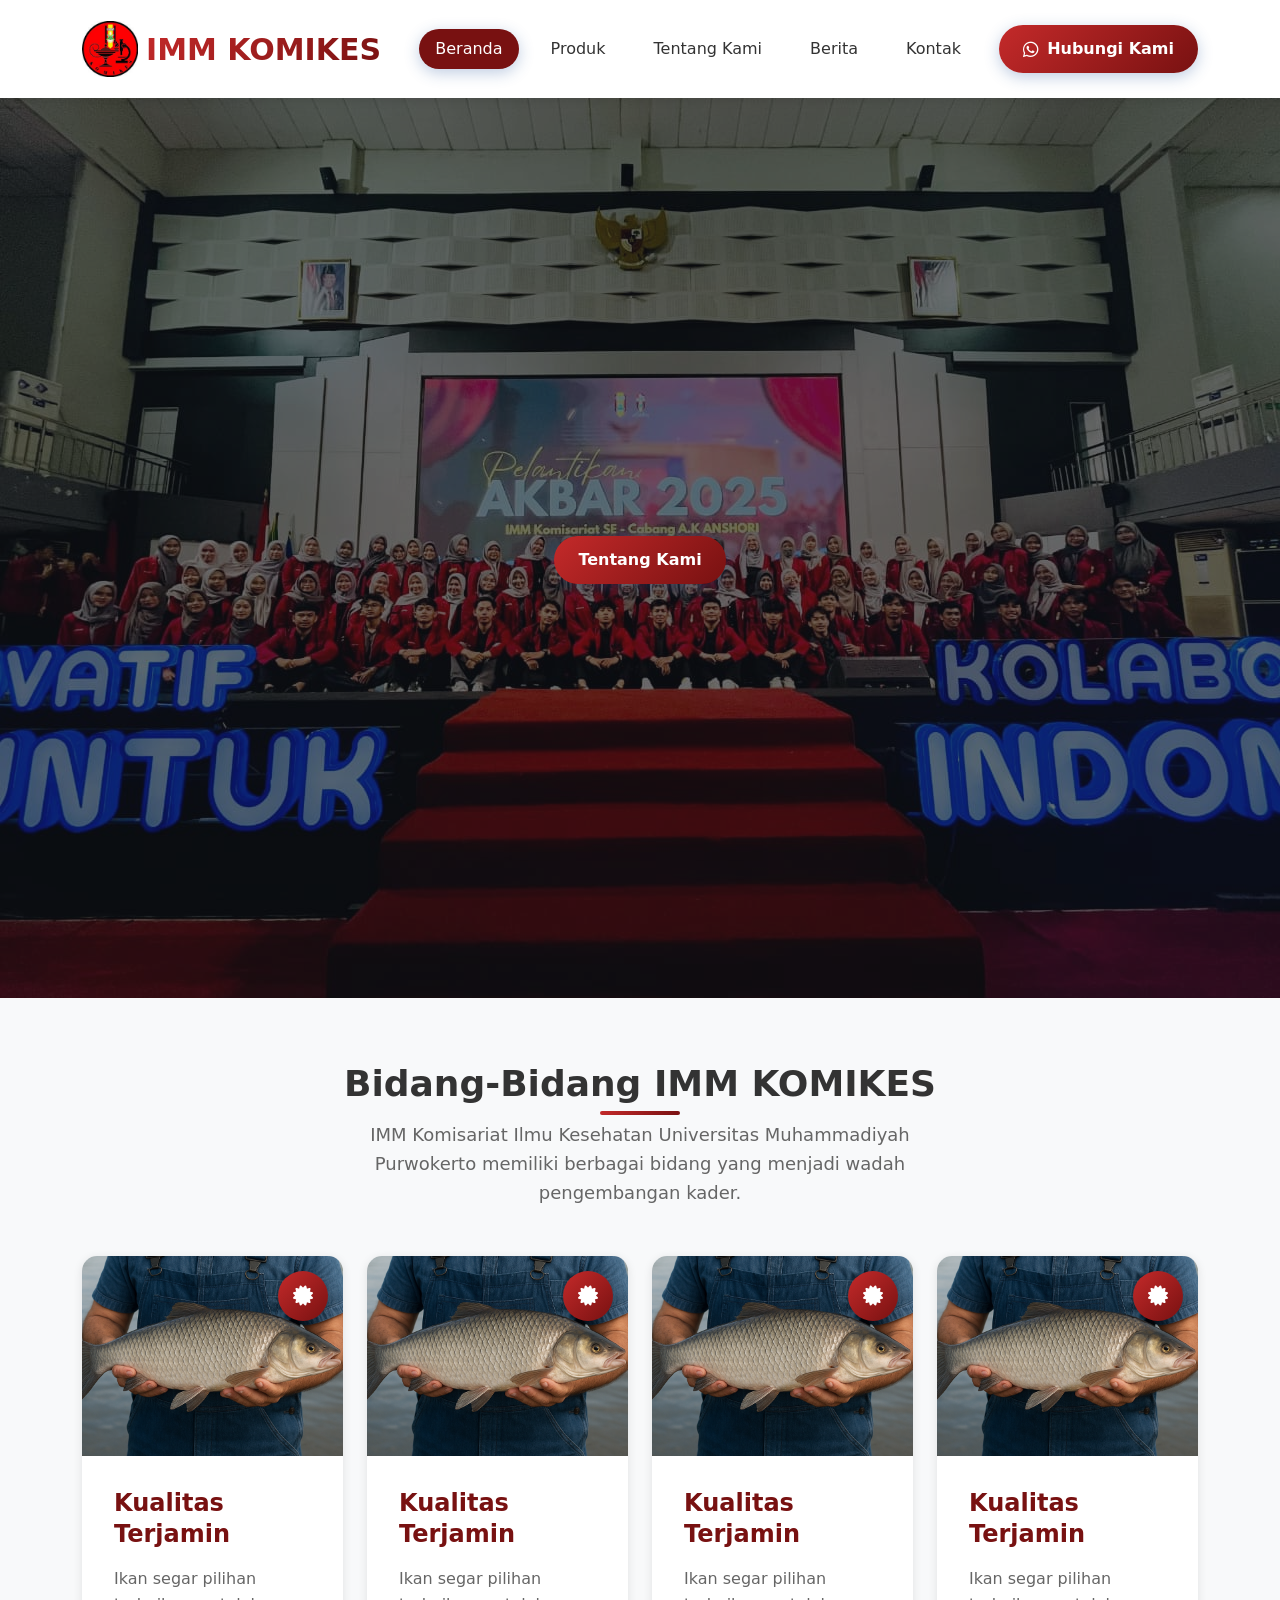
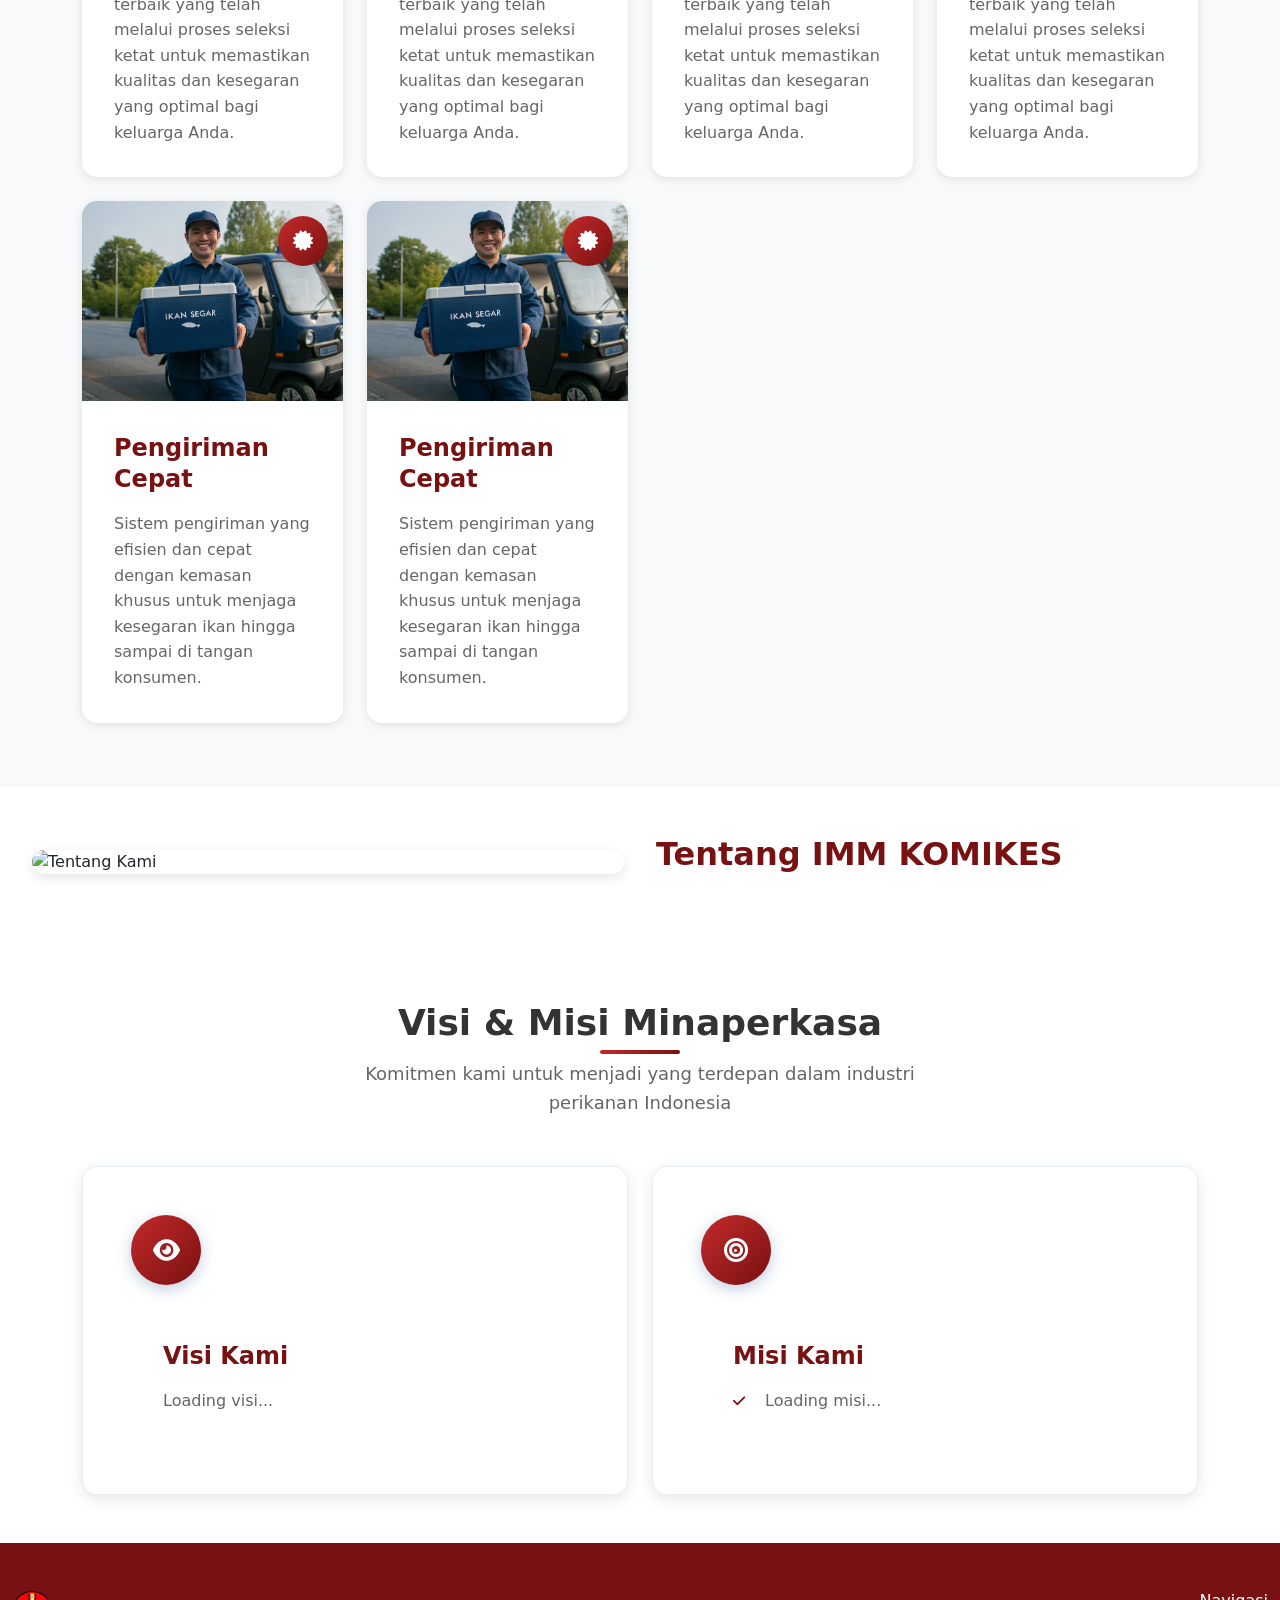
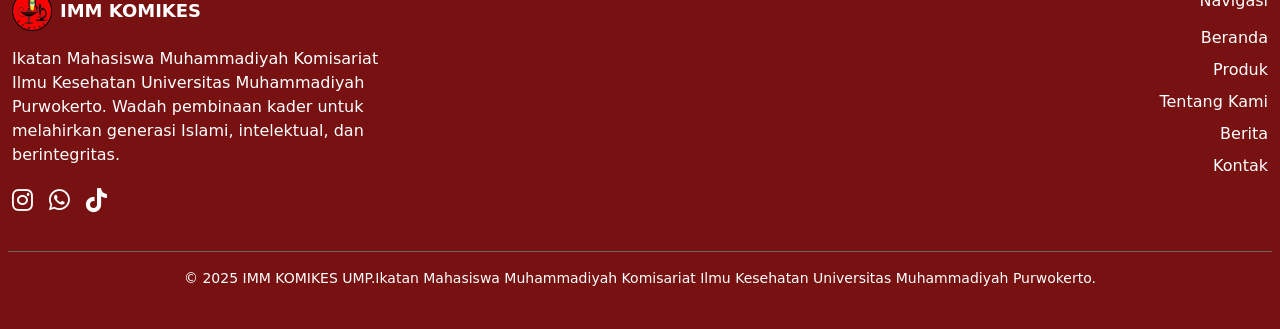
==== index.html @ 451a04f6 "update versi terbaru" ====
<!DOCTYPE html>
<html lang="id">
  <head>
    <meta charset="UTF-8" />
    <meta name="viewport" content="width=device-width, initial-scale=1.0" />

    <!-- title udah dinamis, gk perlu diisi -->
    <title></title>

    <!-- favicons -->
    <link rel="icon" href="./src/images/logo-removebg-preview.png" />

    <!-- Bootstrap CSS -->
    <link
      href="https://cdn.jsdelivr.net/npm/bootstrap@5.3.0/dist/css/bootstrap.min.css"
      rel="stylesheet"
    />
    <!-- Font Awesome -->
    <link
      rel="stylesheet"
      href="https://cdnjs.cloudflare.com/ajax/libs/font-awesome/6.0.0/css/all.min.css"
    />
    <!-- Global CSS -->
    <link rel="stylesheet" href="./src/styles/global.css" />

    <!-- Custom CSS per section taro sini -->
    <!-- Custom CSS | Header -->
    <link rel="stylesheet" href="./src/styles/header.css" />
    <!-- Custom CSS | Hero Section -->
    <link rel="stylesheet" href="./src/styles/hero.css" />
    <!-- Custom CSS | Keunggulan Section -->
    <link rel="stylesheet" href="./src/styles/keunggulan.css" />
    <!-- Custom CSS | Visi misi Section -->
    <link rel="stylesheet" href="./src/styles/visi-misi.css" />
    <!-- Custom CSS | Produk Section -->
    <link rel="stylesheet" href="./src/styles/produk.css" />
    <!-- Custom CSS | Footer Section -->
    <link rel="stylesheet" href="./src/styles/footer.css" />



  <!-- Custom CSS | Tentang Kami -->
    <link rel="stylesheet" href="./src/styles/tentangKami.css">

    <!-- Header & Footer Configuration -->
    <script>
      window.siteConfig = {
        brand: {
          name: " IMM KOMIKES",
          href: "/",
          description: "IMM KOMIKES",
        },
        navigation: [
          {
            label: "Beranda",
            href: "/",
            id: "beranda",
            active: true,
          },
          {
            label: "Produk",
            href: "/src/pages/produk.html",
            id: "produk",
            active: false,
          },
          {
            label: "Tentang Kami",
            href: "/src/pages/tentang-kami.html",
            id: "tentang",
            active: false,
          },
          {
            label: "Berita",
            href: "/src/pages/berita.html",
            id: "berita",
            active: false,
          },
          {
            label: "Kontak",
            href: "/src/pages/kontak.html",
            id: "kontak",
            active: false,
          },
        ],
        cta: {
          text: "Hubungi Kami",
          href:"https://wa.me/82265024599?text=Halo%20IMM %20KOMIKES",
          icon: "fab fa-whatsapp",
        },
        pageContent: {
          title: "Beranda",
          subtitle: "Halaman beranda",
        },
      };

      // Footer Config
      window.siteConfig = {
        brand: {
          name: "IMM KOMIKES",
          href: "/",
          description: "IMM KOMIKES UMP",
        },
        navigation: [
          { label: "Beranda", href: "/", id: "beranda", active: true },
          {
            label: "Produk",
            href: "/src/pages/produk.html",
            id: "produk",
            active: false,
          },
          {
            label: "Tentang Kami",
            href: "/src/pages/tentang-kami.html",
            id: "tentang",
            active: false,
          },
          {
            label: "Berita",
            href: "/src/pages/berita.html",
            id: "berita",
            active: false,
          },
          {
            label: "Kontak",
            href: "/src/pages/kontak.html",
            id: "kontak",
            active: false,
          },
        ],
        cta: {
          text: "Hubungi Kami",
          href: "https://wa.me/82265024599?text=Halo%20IMM %20KOMIKES",
          icon: "fab fa-whatsapp",
        },
        pageContent: {
          title: "Beranda",
          subtitle: "Halaman beranda",
        },
        footer: {
          description:
            " Ikatan Mahasiswa Muhammadiyah Komisariat Ilmu Kesehatan Universitas Muhammadiyah Purwokerto. Wadah pembinaan kader untuk melahirkan generasi Islami, intelektual, dan berintegritas.",
          socials: [
            {
              icon: "fab fa-instagram",
              href: "https://www.instagram.com/immkomikes_ump?igsh=MXNubmt0cTZhbW5iaA==",
            },
            { icon: "fab fa-whatsapp", href: "https://wa.me/82265024599" },
            {
              icon: "fab fa-tiktok",
              href: "https://www.tiktok.com/@imm.komikesump?_t=ZS-90QgiMNKwjp&_r=1",
            },
           
          ],
          navigationTitle: "Navigasi",
          copyright:
            "© 2025 IMM KOMIKES UMP.Ikatan Mahasiswa Muhammadiyah Komisariat Ilmu Kesehatan Universitas Muhammadiyah Purwokerto.",
        },
      };
    </script>
  </head>
  <body>
    <!-- Header Section -->
    <header class="header_section">
      <div class="container">
        <nav class="navbar navbar-expand-lg custom_nav-container">
          <!-- Brand Logo -->
          <a class="navbar-brand" href="/" id="brand-logo">
            <img src="./src/images/logo.jpg" alt="logo IMM KOMIKES" />
            <span id="brand-name">IMM KOMIKES</span>
          </a>

          <!-- Mobile Toggle Button -->
          <button
            class="navbar-toggler"
            type="button"
            data-bs-toggle="collapse"
            data-bs-target="#navbarNav"
            aria-controls="navbarNav"
            aria-expanded="false"
            aria-label="Toggle navigation"
          >
          
            <span class="navbar-toggler-icon">
              <span class="hamburger-line"></span>
              <span class="hamburger-line"></span>
              <span class="hamburger-line"></span>
            </span>
          </button>
          
          <!-- Navigation Menu -->
          <div class="collapse navbar-collapse" id="navbarNav">
            <ul class="navbar-nav mx-auto" id="main-navigation">
              <!-- Navigation items will be populated by JS -->
            </ul>

            <!-- CTA Button -->
            <div class="d-flex">
              <a href="#" class="cta-button" id="cta-button" target="_blank">
                <i class="fab fa-whatsapp"></i>
                <span><!-- Will be populated by JS --></span>
              </a>
            </div>
          </div>
        </nav>
      </div>
    </header>

    <!-- Hero Section -->
    <section class="hero_section d-flex align-items-center">
      <div class="container text-center text-white">
        <h1 class="hero_title"></h1>
        <p class="hero_subtitle">
          
        </p>

        <!-- CTA Button -->
        <div class="">
          <a
            href="./src/pages/tentang-kami.html"
            class="cta-button"
            id="cta-button"
          >
            <span>Tentang Kami</span>
          </a>
        </div>
      </div>
    </section>

    <!-- Keunggulan Section -->
    <section class="keunggulan_section">
      <div class="container">
        <!-- Section Header -->
        <div class="section-header text-center mb-5">
          <h2 class="section-title">Bidang-Bidang IMM KOMIKES</h2>
          <p class="section-subtitle">
            IMM Komisariat Ilmu Kesehatan Universitas Muhammadiyah Purwokerto memiliki berbagai bidang yang menjadi wadah pengembangan kader.
          </p>
        </div>

        <!-- Cards Grid -->
        <div class="row g-4">
          <!-- Card 1: Kualitas Terjamin -->
          <div class="col-lg-3 col-md-6 col-sm-12">
            <div class="keunggulan-card">
              <div class="card-image">
                <img
                  src="./src/images/keunggulan-1.png"
                  alt="Kualitas Terjamin"
                />
                <div class="card-overlay">
                  <i class="fas fa-certificate"></i>
                </div>
              </div>
              <div class="card-content">
                <h3 class="card-title">Kualitas Terjamin</h3>
                <p class="card-text">
                  Ikan segar pilihan terbaik yang telah melalui proses seleksi
                  ketat untuk memastikan kualitas dan kesegaran yang optimal
                  bagi keluarga Anda.
                </p>
              </div>
            </div>
          </div>
          <!-- Card 1: Kualitas Terjamin -->
          <div class="col-lg-3 col-md-6 col-sm-12">
            <div class="keunggulan-card">
              <div class="card-image">
                <img
                  src="./src/images/keunggulan-1.png"
                  alt="Kualitas Terjamin"
                />
                <div class="card-overlay">
                  <i class="fas fa-certificate"></i>
                </div>
              </div>
              <div class="card-content">
                <h3 class="card-title">Kualitas Terjamin</h3>
                <p class="card-text">
                  Ikan segar pilihan terbaik yang telah melalui proses seleksi
                  ketat untuk memastikan kualitas dan kesegaran yang optimal
                  bagi keluarga Anda.
                </p>
              </div>
            </div>
          </div>
          <!-- Card 1: Kualitas Terjamin -->
          <div class="col-lg-3 col-md-6 col-sm-12">
            <div class="keunggulan-card">
              <div class="card-image">
                <img
                  src="./src/images/keunggulan-1.png"
                  alt="Kualitas Terjamin"
                />
                <div class="card-overlay">
                  <i class="fas fa-certificate"></i>
                </div>
              </div>
              <div class="card-content">
                <h3 class="card-title">Kualitas Terjamin</h3>
                <p class="card-text">
                  Ikan segar pilihan terbaik yang telah melalui proses seleksi
                  ketat untuk memastikan kualitas dan kesegaran yang optimal
                  bagi keluarga Anda.
                </p>
              </div>
            </div>
          </div>

          <!-- Card 1: Kualitas Terjamin -->
          <div class="col-lg-3 col-md-6 col-sm-12">
            <div class="keunggulan-card">
              <div class="card-image">
                <img
                  src="./src/images/keunggulan-1.png"
                  alt="Kualitas Terjamin"
                />
                <div class="card-overlay">
                  <i class="fas fa-certificate"></i>
                </div>
              </div>
              <div class="card-content">
                <h3 class="card-title">Kualitas Terjamin</h3>
                <p class="card-text">
                  Ikan segar pilihan terbaik yang telah melalui proses seleksi
                  ketat untuk memastikan kualitas dan kesegaran yang optimal
                  bagi keluarga Anda.
                </p>
              </div>
            </div>
          </div>

          <!-- Card 3: Pengiriman Cepat -->
          <div class="col-lg-3 col-md-6 col-sm-12">
            <div class="keunggulan-card">
              <div class="card-image">
                <img
                  src="./src/images/keunggulan-3.png"
                  alt="Pengiriman Cepat"
                />
                <div class="card-overlay">
                   <i class="fas fa-certificate"></i>
                </div>
              </div>
              <div class="card-content">
                <h3 class="card-title">Pengiriman Cepat</h3>
                <p class="card-text">
                  Sistem pengiriman yang efisien dan cepat dengan kemasan khusus
                  untuk menjaga kesegaran ikan hingga sampai di tangan konsumen.
                </p>
              </div>
            </div>
          </div>
           <!-- Card 3: Pengiriman Cepat -->
          <div class="col-lg-3 col-md-6 col-sm-12">
            <div class="keunggulan-card">
              <div class="card-image">
                <img
                  src="./src/images/keunggulan-3.png"
                  alt="Pengiriman Cepat"
                />
                <div class="card-overlay">
                  <i class="fas fa-certificate"></i>
                </div>
              </div>
              <div class="card-content">
                <h3 class="card-title">Pengiriman Cepat</h3>
                <p class="card-text">
                  Sistem pengiriman yang efisien dan cepat dengan kemasan khusus
                  untuk menjaga kesegaran ikan hingga sampai di tangan konsumen.
                </p>
              </div>
            </div>
          </div>


        </div>
      </div>
    </section>
    <!-- TENTANG KAMI SECTION -->
    <section class="tentang-kami-section">
      <img class="foto-organisasi" src="" alt="Tentang Kami" />

      <div class="tentang-kami-content">
        <h2>Tentang IMM KOMIKES</h2>
        <div id="tentangKamiContent">
          <!-- Paragraf akan dimuat dari Supabase -->
        </div>
      </div>
    </section>

    <!-- Visi misi section -->
    <section class="visi-misi_section">
      <div class="container">
        <!-- Section Header -->
        <div class="section-header text-center mb-5">
          <h2 class="section-title">Visi & Misi Minaperkasa</h2>
          <p class="section-subtitle">
            Komitmen kami untuk menjadi yang terdepan dalam industri perikanan
            Indonesia
          </p>
        </div>

        <!-- Visi Misi Cards -->
        <div class="row g-4 mb-5">
          <!-- Visi Card -->
          <div class="col-lg-6 col-md-12">
            <div class="visi-misi-card visi-card">
              <div class="card-icon">
                <i class="fas fa-eye"></i>
              </div>
              <div class="card-content">
                <h3 class="card-title">Visi Kami</h3>
                <p id="visi-text" class="card-text">Loading visi...</p>
              </div>
            </div>
          </div>

          <!-- Misi Card -->
          <div class="col-lg-6 col-md-12">
            <div class="visi-misi-card misi-card">
              <div class="card-icon">
                <i class="fas fa-bullseye"></i>
              </div>
              <div class="card-content">
                <h3 class="card-title">Misi Kami</h3>
                <ul id="misi-list" class="misi-list">
                  <li>Loading misi...</li>
                </ul>
              </div>
            </div>
          </div>
        </div>

        
      </div>
    </section>

   

    <!-- Footer Section -->
    <footer class="footer_section">
      <div class="container footer-container">
        <!-- Brand + Deskripsi -->
        <div class="footer-brand">
          <a href="/" class="footer-logo">
            <img src="./src/images/logo-removebg-preview.png" alt="logo minaperkasa" />
            <span id="footer-brand-name"></span>
          </a>
          <p id="footer-description"></p>
          <div class="footer-socials" id="footer-socials">
            <!-- icons akan diisi JS -->
          </div>
        </div>

        <!-- Navigasi -->
        <div class="footer-nav">
          <h4 id="footer-nav-title"></h4>
          <ul id="footer-navigation"></ul>
        </div>
      </div>

      <!-- Copyright -->
      <div class="footer-bottom">
        <p id="footer-copyright"></p>
      </div>
    </footer>

    <!-- Bootstrap JS -->
    <script src="https://cdn.jsdelivr.net/npm/bootstrap@5.3.0/dist/js/bootstrap.bundle.min.js"></script>
    <!-- Custom JS -->
    <script src="./src/scripts/header.js"></script>

    <!-- Supabase JS -->
    <script src="https://cdn.jsdelivr.net/npm/@supabase/supabase-js@2"></script>

    <!-- Semua Loaders taro bagian bawah -->
    <!-- Hero Loader -->
    <script src="./src/scripts/heroLoader.js"></script>
  <!-- TENTANG KAMI -->
   <script type="module" src="./src/scripts/tentangKamiLoader.js" defer></script>
<!-- bidang bidang  -->
 <script type="module" src="./src/scripts/KeunggulanLoader.js" defer></script>

     <!-- Visi Misi Loader -->
    <script type="module" src="./src/scripts/visiMisiLoader.js"></script>
    <!-- Footer Loader -->
    <script type="module" src="./src/scripts/footerLoader.js"></script>
  </body>
</html>
---- src/styles/global.css ----
:root {
  /* === PRIMARY COLORS === */
  --primary-color: #781111;
  --primary-hover: #781111;
  --primary-light: #781111;
  --primary-gradient: linear-gradient(135deg, #c42a2a,#781111);

  /* === SECONDARY COLORS === */
  --secondary-color: #333333;
  --secondary-light: #666666;
  --secondary-lighter: #999999;

  /* === BACKGROUND COLORS === */
  --bg-white: #ffffff;
  --bg-light: #f8f9fa;
  --bg-primary-light: rgba(44, 90, 160, 0.1);
  --bg-primary-lighter: rgba(44, 90, 160, 0.05);

  /* === TEXT COLORS === */
  --text-primary: #333333;
  --text-secondary: #666666;
  --text-light: #999999;
  --text-white: #ffffff;
  --text-primary-color: #781111;

  /* === FONT SIZES === */
  --font-size-xs: 0.75rem; /* 12px */
  --font-size-sm: 0.875rem; /* 14px */
  --font-size-base: 1rem; /* 16px */
  --font-size-lg: 1.125rem; /* 18px */
  --font-size-xl: 1.25rem; /* 20px */
  --font-size-2xl: 1.5rem; /* 24px */
  --font-size-3xl: 1.875rem; /* 30px */
  --font-size-4xl: 2.25rem; /* 36px */
  --font-size-5xl: 3rem; /* 48px */
  --font-size-6xl: 3.75rem; /* 60px */
  --font-size-7xl: 4.5rem; /* 72px */
  --font-size-8xl: 6rem; /* 96px */
  --font-size-9xl: 8rem; /* 128px */
  --font-size-10xl: 10rem; /* 160px */

  /* === FONT WEIGHTS === */
  --font-weight-light: 300;
  --font-weight-normal: 400;
  --font-weight-medium: 500;
  --font-weight-semibold: 600;
  --font-weight-bold: 700;
  --font-weight-extrabold: 800;

  /* === FONT FAMILIES === */
  --font-primary: "Arial", sans-serif;
  --font-secondary: "Helvetica", Arial, sans-serif;

  /* === SPACING === */
  --spacing-xs: 0.25rem; /* 4px */
  --spacing-sm: 0.5rem; /* 8px */
  --spacing-md: 1rem; /* 16px */
  --spacing-lg: 1.5rem; /* 24px */
  --spacing-xl: 2rem; /* 32px */
  --spacing-2xl: 3rem; /* 48px */
  --spacing-3xl: 4rem; /* 64px */

  /* === BORDER RADIUS === */
  --border-radius-sm: 5px;
  --border-radius-md: 10px;
  --border-radius-lg: 15px;
  --border-radius-xl: 25px;
  --border-radius-full: 50%;

  /* === SHADOWS === */
  --shadow-sm: 0 1px 3px rgba(0, 0, 0, 0.1);
  --shadow-md: 0 2px 10px rgba(0, 0, 0, 0.1);
  --shadow-lg: 0 4px 15px rgba(0, 0, 0, 0.1);
  --shadow-xl: 0 6px 20px rgba(0, 0, 0, 0.15);
  --shadow-2xl: 0 10px 30px rgba(0, 0, 0, 0.2);

  /* === COMPONENT SPECIFIC SHADOWS === */
  --shadow-primary: 0 4px 15px rgba(44, 90, 160, 0.3);
  --shadow-primary-hover: 0 6px 20px rgba(44, 90, 160, 0.4);

  /* === TRANSITIONS === */
  --transition-fast: 0.15s ease;
  --transition-normal: 0.3s ease;
  --transition-slow: 0.5s ease;
  --transition-all: all 0.3s ease;

  /* === Z-INDEX === */
  --z-index-dropdown: 1000;
  --z-index-sticky: 1020;
  --z-index-fixed: 1030;
  --z-index-modal: 1040;
  --z-index-popover: 1060;
  --z-index-tooltip: 1070;

  /* === BREAKPOINTS === */
  --breakpoint-xs: 0;
  --breakpoint-sm: 576px;
  --breakpoint-md: 768px;
  --breakpoint-lg: 992px;
  --breakpoint-xl: 1200px;
  --breakpoint-xxl: 1400px;

  /* === HEADER SPECIFIC VARIABLES === */
  --header-height: 70px;
  --header-shadow: var(--shadow-md);
  --header-bg: var(--bg-white);

  /* === NAVBAR VARIABLES === */
  --navbar-brand-size-desktop: var(--font-size-3xl);
  --navbar-brand-size-tablet: var(--font-size-2xl);
  --navbar-brand-size-mobile: var(--font-size-xl);
  --navbar-link-padding: 0.5rem 1rem;
  --navbar-link-margin: 0 0.5rem;

  /* === BUTTON VARIABLES === */
  --btn-padding-sm: 0.5rem 1rem;
  --btn-padding-md: 0.75rem 1.5rem;
  --btn-padding-lg: 1rem 2rem;
  --btn-border-radius: var(--border-radius-xl);
  --btn-font-weight: var(--font-weight-semibold);

  /* === HAMBURGER MENU VARIABLES === */
  --hamburger-width: 24px;
  --hamburger-height: 18px;
  --hamburger-line-height: 2px;
  --hamburger-color: var(--primary-color);

  /* === ANIMATION VARIABLES === */
  --animation-duration: 0.3s;
  --animation-easing: ease-in-out;

  /* === LOADING STATE VARIABLES === */
  --loading-bg: #f0f0f0;
  --loading-shimmer: #e0e0e0;
  --loading-animation-duration: 1.5s;
}
---- src/styles/header.css ----
/* ===== MAIN HEADER STYLES ===== */
.header_section {
  background-color: var(--header-bg);
  box-shadow: var(--header-shadow);
  position: sticky;
  top: 0;
  z-index: var(--z-index-sticky);
  transition: var(--transition-all);
}

.custom_nav-container {
  padding: var(--spacing-md) 0;
}

/* ===== BRAND STYLES ===== */
.navbar-brand {
  font-size: var(--navbar-brand-size-desktop);
  font-weight: var(--font-weight-bold);
  color: var(--primary-color) !important;
  text-decoration: none;
  transition: var(--transition-all);
  cursor: pointer;
  display: flex;
  gap: 0.5rem;
  align-items: center;
}

.navbar-brand img {
  width: 3.5rem;
  height: 3.5rem;
}

.navbar-brand:hover {
  color: var(--primary-hover) !important;
  transform: scale(1.05);
}

.navbar-brand span {
  background: var(--primary-gradient);
  -webkit-background-clip: text;
  -webkit-text-fill-color: transparent;
  background-clip: text;
}

/* ===== NAVIGATION STYLES ===== */
.navbar-nav .nav-link {
  color: var(--text-primary) !important;
  font-weight: var(--font-weight-medium);
  margin: var(--navbar-link-margin);
  padding: var(--navbar-link-padding) !important;
  border-radius: var(--border-radius-xl);
  transition: var(--transition-all);
  position: relative;
}

.navbar-nav .nav-link:hover {
  color: var(--primary-color) !important;
  background-color: var(--bg-primary-light);
  transform: translateY(-2px);
}

.navbar-nav .nav-item.active .nav-link {
  color: var(--text-white) !important;
  background-color: var(--primary-color);
  box-shadow: var(--shadow-primary);
}

/* ===== CTA BUTTON STYLES ===== */
.cta-button {
  background: var(--primary-gradient);
  color: var(--text-white) !important;
  padding: var(--btn-padding-md);
  border-radius: var(--btn-border-radius);
  text-decoration: none;
  font-weight: var(--btn-font-weight);
  transition: var(--transition-all);
  box-shadow: var(--shadow-primary);
  display: inline-flex;
  align-items: center;
  gap: var(--spacing-sm);
}

.cta-button:hover {
  transform: translateY(-2px);
  box-shadow: var(--shadow-primary-hover);
  color: var(--text-white) !important;
}

.cta-button i {
  font-size: var(--font-size-lg);
}

/* ===== HAMBURGER MENU STYLES ===== */
.navbar-toggler {
  border: none;
  padding: var(--spacing-xs) var(--spacing-sm);
  background: transparent;
  width: 40px;
  height: 40px;
  position: relative;
  cursor: pointer;
}

.navbar-toggler:focus {
  box-shadow: none;
}

.navbar-toggler-icon {
  background: none !important;
  width: var(--hamburger-width);
  height: var(--hamburger-height);
  position: relative;
  display: flex;
  flex-direction: column;
  justify-content: space-between;
  align-items: center;
}

.hamburger-line {
  display: block;
  width: 100%;
  height: var(--hamburger-line-height);
  background-color: var(--hamburger-color);
  border-radius: 1px;
  transition: var(--transition-all);
  transform-origin: center;
}

.navbar-toggler[aria-expanded="true"] .hamburger-line:nth-child(1) {
  transform: translateY(8px) rotate(45deg);
}

.navbar-toggler[aria-expanded="true"] .hamburger-line:nth-child(2) {
  opacity: 0;
  transform: scaleX(0);
}

.navbar-toggler[aria-expanded="true"] .hamburger-line:nth-child(3) {
  transform: translateY(-8px) rotate(-45deg);
}

/* ===== RESPONSIVE DESIGN ===== */
@media (max-width: 991.98px) {
  .navbar-nav {
    margin: var(--spacing-md) 0;
    text-align: center;
  }

  .navbar-brand {
    font-size: var(--navbar-brand-size-tablet);
    display: flex;
    gap: 0.5rem;
    align-items: center;
  }

  .navbar-brand img {
    width: 3rem;
    height: 3rem;
  }

  .cta-button {
    margin-top: var(--spacing-md);
    justify-content: center;
  }

  .navbar-collapse .d-flex {
    justify-content: center;
  }

  .navbar-collapse {
    background-color: var(--bg-white);
    padding: var(--spacing-md);
    border-radius: var(--border-radius-md);
    box-shadow: var(--shadow-lg);
    margin-top: var(--spacing-md);
  }
}

@media (max-width: 576px) {
  .custom_nav-container {
    padding: var(--spacing-sm) 0;
  }

  .cta-button {
    padding: var(--btn-padding-sm);
    font-size: var(--font-size-sm);
  }

  .navbar-brand {
    display: flex;
    gap: 0.5rem;
    align-items: center;
    font-size: var(--navbar-brand-size-mobile);
  }

  .navbar-brand img {
    width: 2rem;
    height: 2rem;
  }
}

/* ===== UTILITY CLASSES ===== */
.fade-in {
  animation: fadeIn var(--transition-slow);
}

@keyframes fadeIn {
  from {
    opacity: 0;
    transform: translateY(10px);
  }
  to {
    opacity: 1;
    transform: translateY(0);
  }
}

/* ===== SMOOTH SCROLLING ===== */
html {
  scroll-behavior: smooth;
}

/* ===== ACCESSIBILITY IMPROVEMENTS ===== */
.sr-only {
  position: absolute;
  width: 1px;
  height: 1px;
  padding: 0;
  margin: -1px;
  overflow: hidden;
  clip: rect(0, 0, 0, 0);
  white-space: nowrap;
  border: 0;
}
---- src/styles/hero.css ----
/* ===== HERO SECTION ===== */
.hero_section {
  position: relative;
  height: 100vh;
  background: url("../images/hero.jpeg") center center/cover no-repeat;
  display: flex;
  align-items: center;
  justify-content: center;
}

.hero_section::before {
  content: "";
  position: absolute;
  top: 0;
  left: 0;
  width: 100%;
  height: 100%;
  background: rgba(15, 19, 26, 0.6); /* overlay */
  z-index: 1;
}

.hero_section .container {
  position: relative;
  z-index: 2;
}

.hero_title {
  font-size: var(--font-size-9xl);
  font-weight: var(--font-weight-bold);
  margin-bottom: var(--spacing-lg);
  line-height: 8rem;
}

.hero_subtitle {
  font-size: var(--font-size-2xl);
  margin-bottom: var(--spacing-lg);
}

/* Responsive */
@media (max-width: 991.98px) {
  .hero_title {
    font-size: var(--font-size-8xl);
    line-height: 6rem;
    margin-bottom: var(--spacing-xl);
  }
  .hero_subtitle {
    font-size: var(--font-size-lg);
    margin-bottom: 0;
  }
}

@media (max-width: 768px) {
  .hero_title {
    font-size: var(--font-size-5xl);
    line-height: 3rem;
    margin-bottom: var(--spacing-md);
  }
  .hero_subtitle {
    font-size: var(--font-size-sm);
    margin-bottom: 0;
  }
}
---- src/styles/keunggulan.css ----
/* ===== KEUNGGULAN SECTION STYLES ===== */

.keunggulan_section {
  padding: var(--spacing-3xl) 0;
  background: var(--bg-light);
  position: relative;
}

/* Section Header */
.section-header {
  margin-bottom: var(--spacing-3xl);
}

.section-title {
  font-size: var(--font-size-4xl);
  font-weight: var(--font-weight-bold);
  color: var(--text-primary);
  margin-bottom: var(--spacing-md);
  position: relative;
}

.section-title::after {
  content: "";
  position: absolute;
  bottom: -10px;
  left: 50%;
  transform: translateX(-50%);
  width: 80px;
  height: 4px;
  background: var(--primary-gradient);
  border-radius: var(--border-radius-sm);
}

.section-subtitle {
  font-size: var(--font-size-lg);
  color: var(--text-secondary);
  max-width: 600px;
  margin: 0 auto;
  line-height: 1.6;
}

/* Keunggulan Cards */
.keunggulan-card {
  background: var(--bg-white);
  border-radius: var(--border-radius-lg);
  overflow: hidden;
  box-shadow: var(--shadow-md);
  transition: var(--transition-all);
  height: 100%;
  position: relative;
}

.keunggulan-card:hover {
  transform: translateY(-8px);
  box-shadow: var(--shadow-primary);
}

/* Card Image */
.card-image {
  position: relative;
  overflow: hidden;
  height: 200px;
}

.card-image img {
  width: 100%;
  height: 100%;
  object-fit: cover;
  transition: var(--transition-all);
}

.keunggulan-card:hover .card-image img {
  transform: scale(1.1);
}

/* Card Overlay */
.card-overlay {
  position: absolute;
  top: 15px;
  right: 15px;
  width: 50px;
  height: 50px;
  background: var(--primary-gradient);
  border-radius: var(--border-radius-full);
  display: flex;
  align-items: center;
  justify-content: center;
  color: var(--text-white);
  font-size: var(--font-size-xl);
  box-shadow: var(--shadow-lg);
  transition: var(--transition-all);
}

.keunggulan-card:hover .card-overlay {
  transform: scale(1.1);
  box-shadow: var(--shadow-primary-hover);
}

/* Card Content */
.card-content {
  padding: var(--spacing-xl);
}

.card-title {
  font-size: var(--font-size-xl);
  font-weight: var(--font-weight-bold);
  color: var(--text-primary);
  margin-bottom: var(--spacing-md);
  line-height: 1.3;
}

.card-text {
  font-size: var(--font-size-base);
  color: var(--text-secondary);
  line-height: 1.6;
  margin: 0;
}

/* ===== RESPONSIVE DESIGN ===== */

/* Large screens (desktops) */
@media (min-width: 992px) {
  .keunggulan_section {
    padding: var(--spacing-3xl) 0;
  }

  .section-title {
    font-size: var(--font-size-4xl);
  }

  .card-content {
    padding: var(--spacing-xl);
  }
}

/* Medium screens (tablets) */
@media (max-width: 991.98px) {
  .keunggulan_section {
    padding: var(--spacing-2xl) 0;
  }

  .section-title {
    font-size: var(--font-size-3xl);
  }

  .section-subtitle {
    font-size: var(--font-size-base);
  }

  .card-content {
    padding: var(--spacing-lg);
  }

  .card-title {
    font-size: var(--font-size-lg);
  }

  .card-text {
    font-size: var(--font-size-sm);
  }
}

/* Small screens (mobile) */
@media (max-width: 767.98px) {
  .keunggulan_section {
    padding: var(--spacing-xl) 0;
  }

  .section-header {
    margin-bottom: var(--spacing-2xl);
  }

  .section-title {
    font-size: var(--font-size-2xl);
  }

  .section-title::after {
    width: 60px;
    height: 3px;
  }

  .section-subtitle {
    font-size: var(--font-size-sm);
    padding: 0 var(--spacing-md);
  }

  .card-image {
    height: 180px;
  }

  .card-overlay {
    width: 40px;
    height: 40px;
    font-size: var(--font-size-lg);
    top: 10px;
    right: 10px;
  }

  .card-content {
    padding: var(--spacing-lg);
  }

  .card-title {
    font-size: var(--font-size-lg);
    margin-bottom: var(--spacing-sm);
  }

  .card-text {
    font-size: var(--font-size-sm);
  }
}

/* Extra small screens */
@media (max-width: 575.98px) {
  .keunggulan_section {
    padding: var(--spacing-lg) 0;
  }

  .section-title {
    font-size: var(--font-size-xl);
  }

  .card-image {
    height: 160px;
  }

  .card-content {
    padding: var(--spacing-md);
  }

  .card-title {
    font-size: var(--font-size-base);
  }

  .card-text {
    font-size: var(--font-size-xs);
  }
}

/* ===== ANIMATION ENHANCEMENTS ===== */

/* Staggered animation for cards */
.keunggulan-card {
  animation: fadeInUp 0.6s ease forwards;
  opacity: 0;
  transform: translateY(30px);
}

.keunggulan-card:nth-child(1) {
  animation-delay: 0.1s;
}
.keunggulan-card:nth-child(2) {
  animation-delay: 0.2s;
}
.keunggulan-card:nth-child(3) {
  animation-delay: 0.3s;
}
.keunggulan-card:nth-child(4) {
  animation-delay: 0.4s;
}

@keyframes fadeInUp {
  to {
    opacity: 1;
    transform: translateY(0);
  }
}

/* Hover effects for better interactivity */
.keunggulan-card::before {
  content: "";
  position: absolute;
  top: 0;
  left: 0;
  right: 0;
  bottom: 0;
  background: var(--primary-gradient);
  opacity: 0;
  transition: var(--transition-all);
  z-index: -1;
}

.keunggulan-card:hover::before {
  opacity: 0.02;
}

/* Focus states for accessibility */
.keunggulan-card:focus-within {
  outline: 2px solid var(--primary-color);
  outline-offset: 2px;
}
---- src/styles/visi-misi.css ----
/* ===== VISI MISI SECTION STYLES ===== */

.visi-misi-section {
  padding: var(--spacing-3xl) 0;
  background: linear-gradient(
    135deg,
    var(--bg-light) 0%,
    var(--bg-primary-lighter) 100%
  );
  position: relative;
  overflow: hidden;
  margin-top: var(--spacing-3xl);
}

.visi-misi_section .container {
  position: relative;
  z-index: 2;
}
.visi-misi_section {
  display: block; /* default */
}

/* Section Header */
.visi-misi_section .section-header {
  margin-bottom: var(--spacing-3xl);
  margin-top: var(--spacing-3xl);
}

.section-title {
  font-size: var(--font-size-4xl);
  font-weight: var(--font-weight-bold);
  color: var(--text-primary);
  margin-bottom: var(--spacing-md);
  position: relative;
}

.section-title::after {
  content: "";
  position: absolute;
  bottom: -10px;
  left: 50%;
  transform: translateX(-50%);
  width: 80px;
  height: 4px;
  background: var(--primary-gradient);
  border-radius: var(--border-radius-sm);
}

.section-subtitle {
  font-size: var(--font-size-lg);
  color: var(--text-secondary);
  font-weight: var(--font-weight-normal);
  max-width: 600px;
  margin: 0 auto;
}

/* Visi Misi Cards */
.visi-misi-card {
  background: var(--bg-white);
  border-radius: var(--border-radius-lg);
  padding: var(--spacing-2xl);
  box-shadow: var(--shadow-lg);
  transition: var(--transition-all);
  height: 100%;
  border: 1px solid rgba(44, 90, 160, 0.1);
  position: relative;
  overflow: hidden;
}

.visi-misi-card::before {
  content: "";
  position: absolute;
  top: 0;
  left: 0;
  right: 0;
  height: 4px;
  background: var(--primary-gradient);
  transform: scaleX(0);
  transition: var(--transition-normal);
}

.visi-misi-card:hover {
  transform: translateY(-8px);
  box-shadow: var(--shadow-primary-hover);
}

.visi-misi-card:hover::before {
  transform: scaleX(1);
}

.card-icon {
  width: 70px;
  height: 70px;
  background: var(--primary-gradient);
  border-radius: var(--border-radius-full);
  display: flex;
  align-items: center;
  justify-content: center;
  margin-bottom: var(--spacing-lg);
  box-shadow: var(--shadow-primary);
}

.card-icon i {
  font-size: var(--font-size-2xl);
  color: var(--text-white);
}

.card-title {
  font-size: var(--font-size-2xl);
  font-weight: var(--font-weight-bold);
  color: var(--primary-color);
  margin-bottom: var(--spacing-md);
}

.card-text {
  font-size: var(--font-size-base);
  color: var(--text-secondary);
  line-height: 1.6;
  margin-bottom: 0;
}

/* Misi List Styles */
.misi-list {
  list-style: none;
  padding: 0;
  margin: 0;
}

.misi-list li {
  position: relative;
  padding-left: var(--spacing-xl);
  margin-bottom: var(--spacing-md);
  font-size: var(--font-size-base);
  color: var(--text-secondary);
  line-height: 1.6;
}

.misi-list li::before {
  content: "\f00c";
  font-family: "Font Awesome 6 Free";
  font-weight: 900;
  position: absolute;
  left: 0;
  top: 2px;
  color: var(--primary-color);
  font-size: var(--font-size-sm);
}

.misi-list li:last-child {
  margin-bottom: 0;
}

/* Values Section */
.values-section {
  padding-top: var(--spacing-3xl);
  border-top: 1px solid rgba(44, 90, 160, 0.1);
}

.value-item {
  text-align: center;
  padding: var(--spacing-lg);
  transition: var(--transition-all);
}

.value-item:hover {
  transform: translateY(-5px);
}

.value-icon {
  width: 60px;
  height: 60px;
  background: var(--bg-primary-light);
  border-radius: var(--border-radius-full);
  display: flex;
  align-items: center;
  justify-content: center;
  margin: 0 auto var(--spacing-md);
  transition: var(--transition-all);
}

.value-item:hover .value-icon {
  background: var(--primary-gradient);
  transform: scale(1.1);
}

.value-icon i {
  font-size: var(--font-size-xl);
  color: var(--primary-color);
  transition: var(--transition-all);
}

.value-item:hover .value-icon i {
  color: var(--text-white);
}

.value-title {
  font-size: var(--font-size-lg);
  font-weight: var(--font-weight-semibold);
  color: var(--text-primary);
  margin-bottom: var(--spacing-sm);
}

.value-text {
  font-size: var(--font-size-sm);
  color: var(--text-secondary);
  margin-bottom: 0;
}

/* Responsive Design */
@media (max-width: 992px) {
  .visi-misi-section {
    padding: var(--spacing-2xl) 0;
  }

  .section-title {
    font-size: var(--font-size-3xl);
  }

  .visi-misi-card {
    padding: var(--spacing-xl);
    margin-bottom: var(--spacing-lg);
  }

  .card-icon {
    width: 60px;
    height: 60px;
  }

  .card-icon i {
    font-size: var(--font-size-xl);
  }

  .card-title {
    font-size: var(--font-size-xl);
  }
}

@media (max-width: 768px) {
  .visi-misi-section {
    padding: var(--spacing-xl) 0;
  }

  .section-title {
    font-size: var(--font-size-2xl);
  }

  .section-subtitle {
    font-size: var(--font-size-base);
  }

  .visi-misi-card {
    padding: var(--spacing-lg);
  }

  .values-section {
    padding-top: var(--spacing-2xl);
  }

  .value-item {
    padding: var(--spacing-md);
  }

  .value-icon {
    width: 50px;
    height: 50px;
  }

  .value-icon i {
    font-size: var(--font-size-lg);
  }
}

@media (max-width: 576px) {
  .section-title::after {
    width: 60px;
    height: 3px;
  }

  .misi-list li {
    padding-left: var(--spacing-lg);
  }

  .card-text,
  .misi-list li {
    font-size: var(--font-size-sm);
  }
}

/* Animation Classes */
.visi-misi-card {
  animation: fadeInUp 0.6s ease-out;
}

.visi-card {
  animation-delay: 0.2s;
}

.misi-card {
  animation-delay: 0.4s;
}

.value-item {
  animation: fadeInUp 0.6s ease-out;
}

.value-item:nth-child(1) {
  animation-delay: 0.6s;
}
.value-item:nth-child(2) {
  animation-delay: 0.7s;
}
.value-item:nth-child(3) {
  animation-delay: 0.8s;
}
.value-item:nth-child(4) {
  animation-delay: 0.9s;
}

@keyframes fadeInUp {
  from {
    opacity: 0;
    transform: translateY(30px);
  }
  to {
    opacity: 1;
    transform: translateY(0);
  }
}
---- src/styles/produk.css ----
/* ===== PRODUK SECTION STYLES ===== */

.produk_section {
  padding: var(--spacing-3xl) 0;
  background: var(--bg-light);
  position: relative;
}

.produk_section::before {
  content: "";
  position: absolute;
  top: 0;
  left: 0;
  right: 0;
  height: 100px;
  background: linear-gradient(180deg, var(--bg-white) 0%, var(--bg-light) 100%);
  z-index: 1;
}

.produk_section .container {
  position: relative;
  z-index: 2;
}

/* Section Header */
.produk_section .section-header {
  margin-bottom: var(--spacing-3xl);
}

.produk_section .section-title {
  font-size: var(--font-size-4xl);
  font-weight: var(--font-weight-bold);
  color: var(--text-primary);
  margin-bottom: var(--spacing-md);
  position: relative;
}

/* Updated section title accent to use primary color */
.produk_section .section-title::after {
  content: "";
  position: absolute;
  bottom: -10px;
  left: 50%;
  transform: translateX(-50%);
  width: 80px;
  height: 4px;
  background: var(--primary-gradient);
  border-radius: var(--border-radius-sm);
}

.produk_section .section-subtitle {
  font-size: var(--font-size-lg);
  color: var(--text-secondary);
  font-weight: var(--font-weight-normal);
  max-width: 600px;
  margin: 0 auto;
}

/* Product Cards */
.produk-card {
  background: var(--bg-white);
  border-radius: var(--border-radius-lg);
  overflow: hidden;
  box-shadow: var(--shadow-md);
  transition: var(--transition-all);
  height: 100%;
  display: flex;
  flex-direction: column;
  position: relative;
}

.produk-card:hover {
  transform: translateY(-8px);
  box-shadow: var(--shadow-xl);
}

/* Product Image */
.product-image {
  position: relative;
  overflow: hidden;
  height: 250px;
}

.product-image img {
  width: 100%;
  height: 100%;
  object-fit: cover;
  transition: var(--transition-all);
}

.produk-card:hover .product-image img {
  transform: scale(1.05);
}

/* Removed all product badge styles since badges are removed from HTML */

/* Product Content */
.product-content {
  padding: 1.5rem;
  flex-grow: 1;
  display: flex;
  flex-direction: column;
}

/* Updated product title color to use primary color */
.product-title {
  font-size: var(--font-size-xl);
  font-weight: var(--font-weight-semibold);
  color: var(--primary-color);
  margin-bottom: 0.75rem;
  line-height: 1.3;
}

.product-description {
  font-size: var(--font-size-base);
  color: var(--text-secondary);
  line-height: 1.6;
  margin-bottom: 1.25rem;
  flex-grow: 1;
}

/* Product Price */
.product-price {
  display: flex;
  align-items: baseline;
  gap: 0.5rem;
  margin-bottom: 1.5rem;
}

.price-current {
  font-size: var(--font-size-2xl);
  font-weight: var(--font-weight-bold);
  color: var(--primary-color);
}

.price-unit {
  font-size: var(--font-size-base);
  color: var(--text-secondary);
  font-weight: var(--font-weight-medium);
}

/* Updated product CTA button to use primary color instead of success color */
.product-cta {
  display: flex;
  align-items: center;
  justify-content: center;
  gap: 0.75rem;
  background: var(--primary-color);
  color: var(--text-white);
  padding: 12px 24px;
  border-radius: var(--btn-border-radius);
  text-decoration: none;
  font-weight: var(--font-weight-semibold);
  font-size: var(--font-size-base);
  transition: var(--transition-all);
  border: none;
  cursor: pointer;
}

.product-cta:hover {
  background: var(--primary-hover);
  color: var(--text-white);
  transform: translateY(-2px);
  box-shadow: var(--shadow-primary-hover);
}

.product-cta i {
  font-size: 1.1em;
}

/* Updated view all button to use primary color variables */
.view-all-btn {
  display: inline-flex;
  align-items: center;
  gap: 0.75rem;
  background: var(--primary-gradient);
  color: var(--text-white) !important;
  padding: 16px 32px;
  box-shadow: var(--shadow-primary);
  border-radius: var(--btn-border-radius);
  text-decoration: none;
  font-weight: var(--btn-font-weight);
  transition: var(--transition-all);
  margin-top: 2rem;
}

.view-all-btn:hover {
  transform: translateY(-2px);
  box-shadow: var(--shadow-primary-hover);
  color: var(--text-white) !important;
}

.view-all-btn i {
  transition: var(--transition-all);
}

.view-all-btn:hover i {
  transform: translateX(4px);
}

/* ===== RESPONSIVE DESIGN ===== */

/* Tablet */
@media (max-width: 768px) {
  .produk_section {
    padding: var(--spacing-2xl) 0;
  }

  .produk_section .section-header {
    margin-bottom: 3rem;
  }

  .produk_section .section-title {
    font-size: var(--font-size-2xl);
  }

  .produk_section .section-subtitle {
    font-size: var(--font-size-base);
  }

  .product-image {
    height: 220px;
  }

  .product-content {
    padding: 1.25rem;
  }

  .product-title {
    font-size: var(--font-size-lg);
  }

  .price-current {
    font-size: var(--font-size-xl);
  }
}

/* Mobile */
@media (max-width: 576px) {
  .produk_section::before {
    height: 60px;
  }

  .produk_section .section-header {
    margin-bottom: 2rem;
  }

  .product-image {
    height: 200px;
  }

  .product-content {
    padding: 1rem;
  }

  .product-description {
    font-size: var(--font-size-sm);
    margin-bottom: 1rem;
  }

  .product-cta {
    padding: 10px 20px;
    font-size: var(--font-size-sm);
  }

  .view-all-btn {
    padding: 14px 28px;
    font-size: var(--font-size-base);
  }
}

/* Animation for cards */
@keyframes fadeInUp {
  from {
    opacity: 0;
    transform: translateY(30px);
  }
  to {
    opacity: 1;
    transform: translateY(0);
  }
}

.produk-card {
  animation: fadeInUp 0.6s ease-out;
}

.produk-card:nth-child(1) {
  animation-delay: 0.1s;
}
.produk-card:nth-child(2) {
  animation-delay: 0.2s;
}
.produk-card:nth-child(3) {
  animation-delay: 0.3s;
}
.produk-card:nth-child(4) {
  animation-delay: 0.4s;
}
---- src/styles/footer.css ----
.footer_section {
  background: var(--primary-color);
  color: var(--text-white);
  padding: var(--spacing-2xl) 0 var(--spacing-lg);
}

.footer-container {
  display: flex;
  justify-content: space-between;
  align-items: flex-start;
  flex-wrap: wrap;
  max-width: 1300px;
  margin: 0 auto;
  gap: var(--spacing-xl);
}

.footer-brand {
  max-width: 400px;
  flex: 1;
}

#footer-brand-name {
  color: var(--text-white);
}

#footer-description {
  text-align: left;
}

.footer-logo {
  display: flex;
  align-items: center;
  gap: var(--spacing-sm);
  font-weight: var(--font-weight-bold);
  font-size: var(--font-size-lg);
  color: var(--color-primary);
  text-decoration: none;
  margin-bottom: var(--spacing-md);
}

.footer-logo img {
  width: 40px;
}

.footer-socials a {
  display: inline-block;
  margin-right: var(--spacing-md);
  color: var(--text-white);
  font-size: 1.5rem;
  transition: var(--transition-all);
}

.footer-socials a:hover {
  color: var(--text-light);
}

/* Menu di kanan */
.footer-nav {
  min-width: 200px;
  text-align: right;
}

.footer-nav h4 {
  font-size: var(--font-size-base);
  margin-bottom: var(--spacing-md);
  color: var(--bg-white);
}

.footer-nav ul {
  list-style: none;
  padding: 0;
  margin: 0;
}

.footer-nav ul li {
  margin-bottom: var(--spacing-sm);
}

.footer-nav ul li a {
  color: var(--text-white);
  text-decoration: none;
  transition: var(--transition-all);
}

.footer-nav ul li a:hover {
  color: var(--text-light); /* Hover jadi biru primary */
}

.footer-bottom {
  border-top: 1px solid var(--text-secondary);
  text-align: center;
  margin-top: var(--spacing-xl);
  padding-top: var(--spacing-md);
  font-size: var(--font-size-sm);
  color: var(--text-white);
  margin-left: var(--spacing-sm);
  margin-right: var(--spacing-sm);
}

/* Responsive biar nggak mepet di HP */
@media (max-width: 768px) {
  .footer-container {
    flex-direction: column;
    align-items: center;
    text-align: center;
  }

  .footer-nav {
    text-align: center;
    margin-top: var(--spacing-lg);
  }
}
---- src/styles/tentangKami.css ----
/* Default (desktop / tablet) */
.tentang-kami-section {
  display: flex;
  align-items: center;
  justify-content: center;
  gap: 2rem;
  padding: 3rem 2rem;
  max-width: 1300px;
  margin: 0 auto;
}

.tentang-kami-section img {
  flex: 1;
  width: 50%;
  height: auto;
  object-fit: cover;
  border-radius: 12px;
  box-shadow: 0 4px 12px rgba(0, 0, 0, 0.1);
}

.tentang-kami-content {
  flex: 1;
}

.tentang-kami-content h2 {
  font-size: 2rem;
  font-weight: 700;
  margin-bottom: 1rem;
  color: var(--primary-color);
}

.tentang-kami-content p {
  margin-bottom: 1rem;
  line-height: 1.8;
  font-size: 1rem;
  color: var(--text-color);
}

/* Responsif untuk layar kecil */
@media (max-width: 768px) {
  .tentang-kami-section {
    flex-direction: column;
    text-align: left; /* ubah jadi rata kiri */
    padding: 2rem 1rem;
  }

  .tentang-kami-section img {
    width: 100%; /* full width */
    max-width: 100%; /* biar nggak kepotong */
    border-radius: 0; /* opsional: biar full edge */
  }

  .tentang-kami-content {
    margin-top: 1.5rem;
  }
}
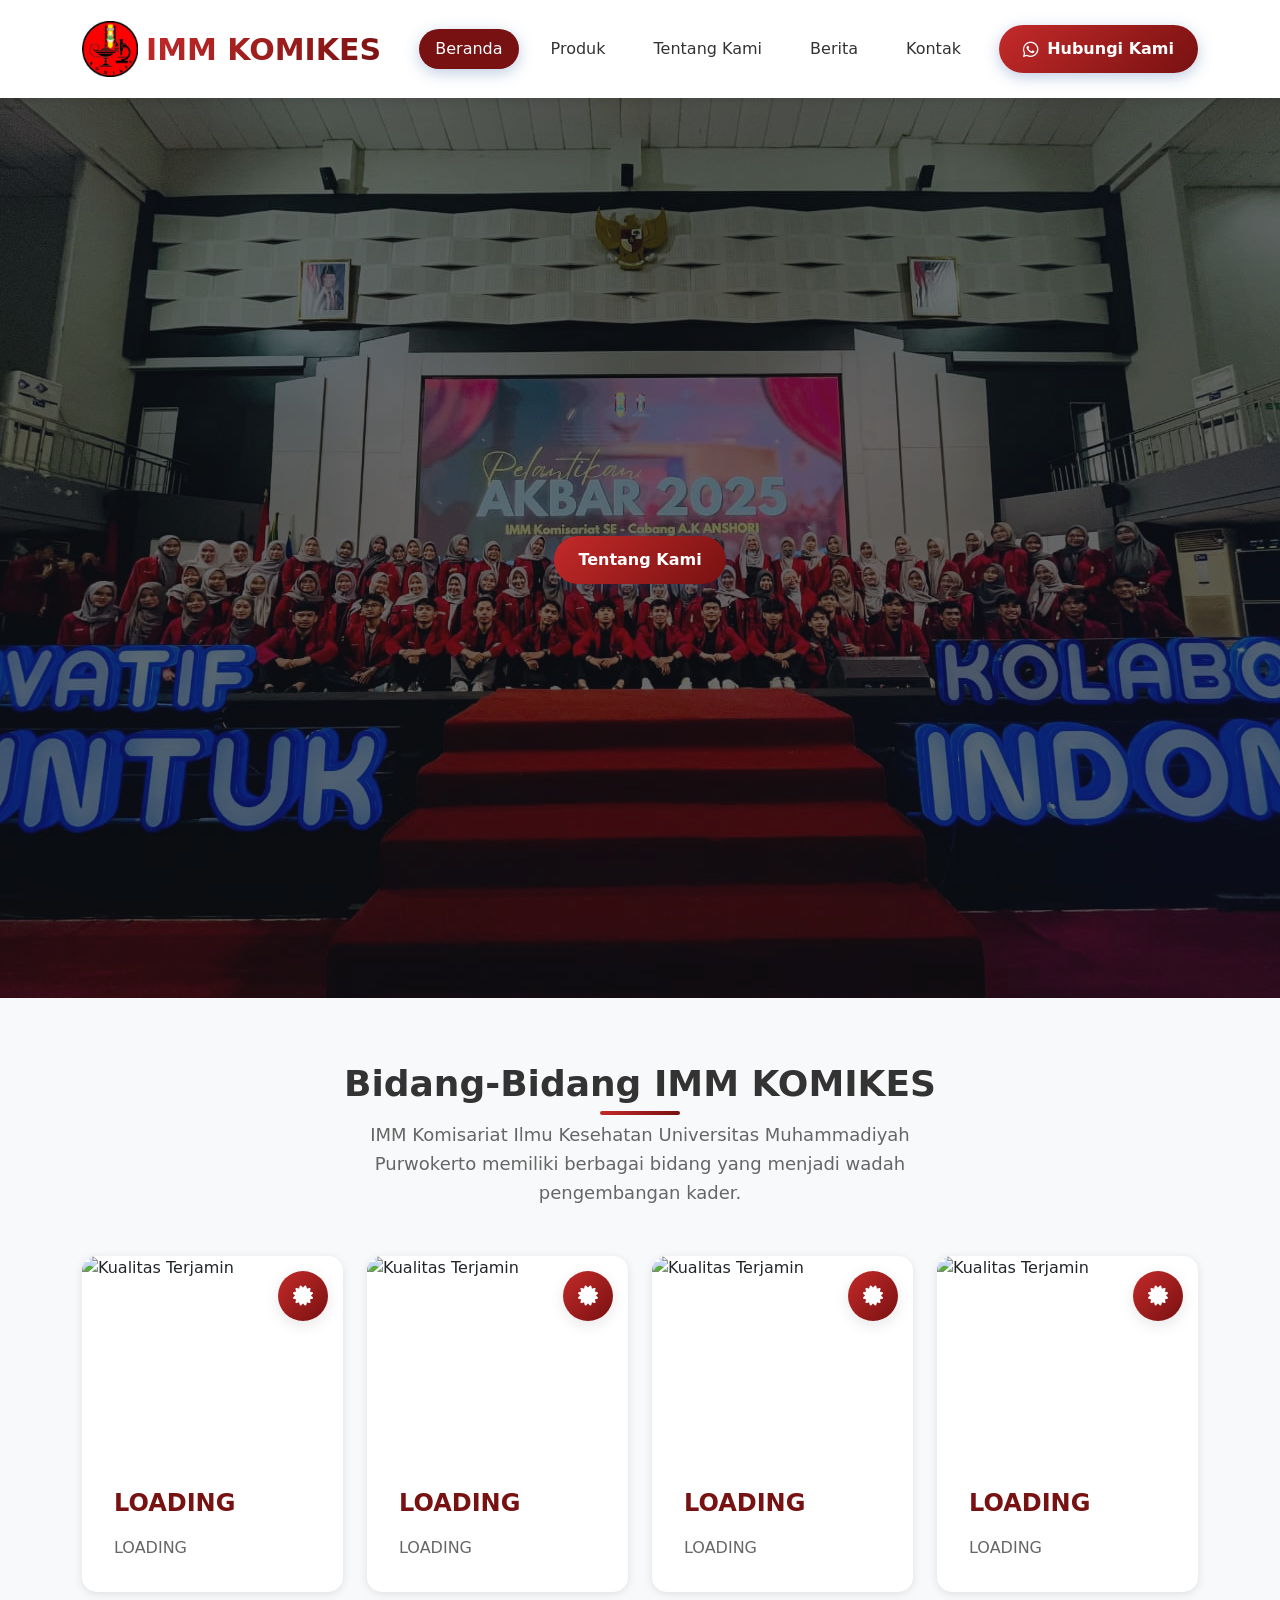
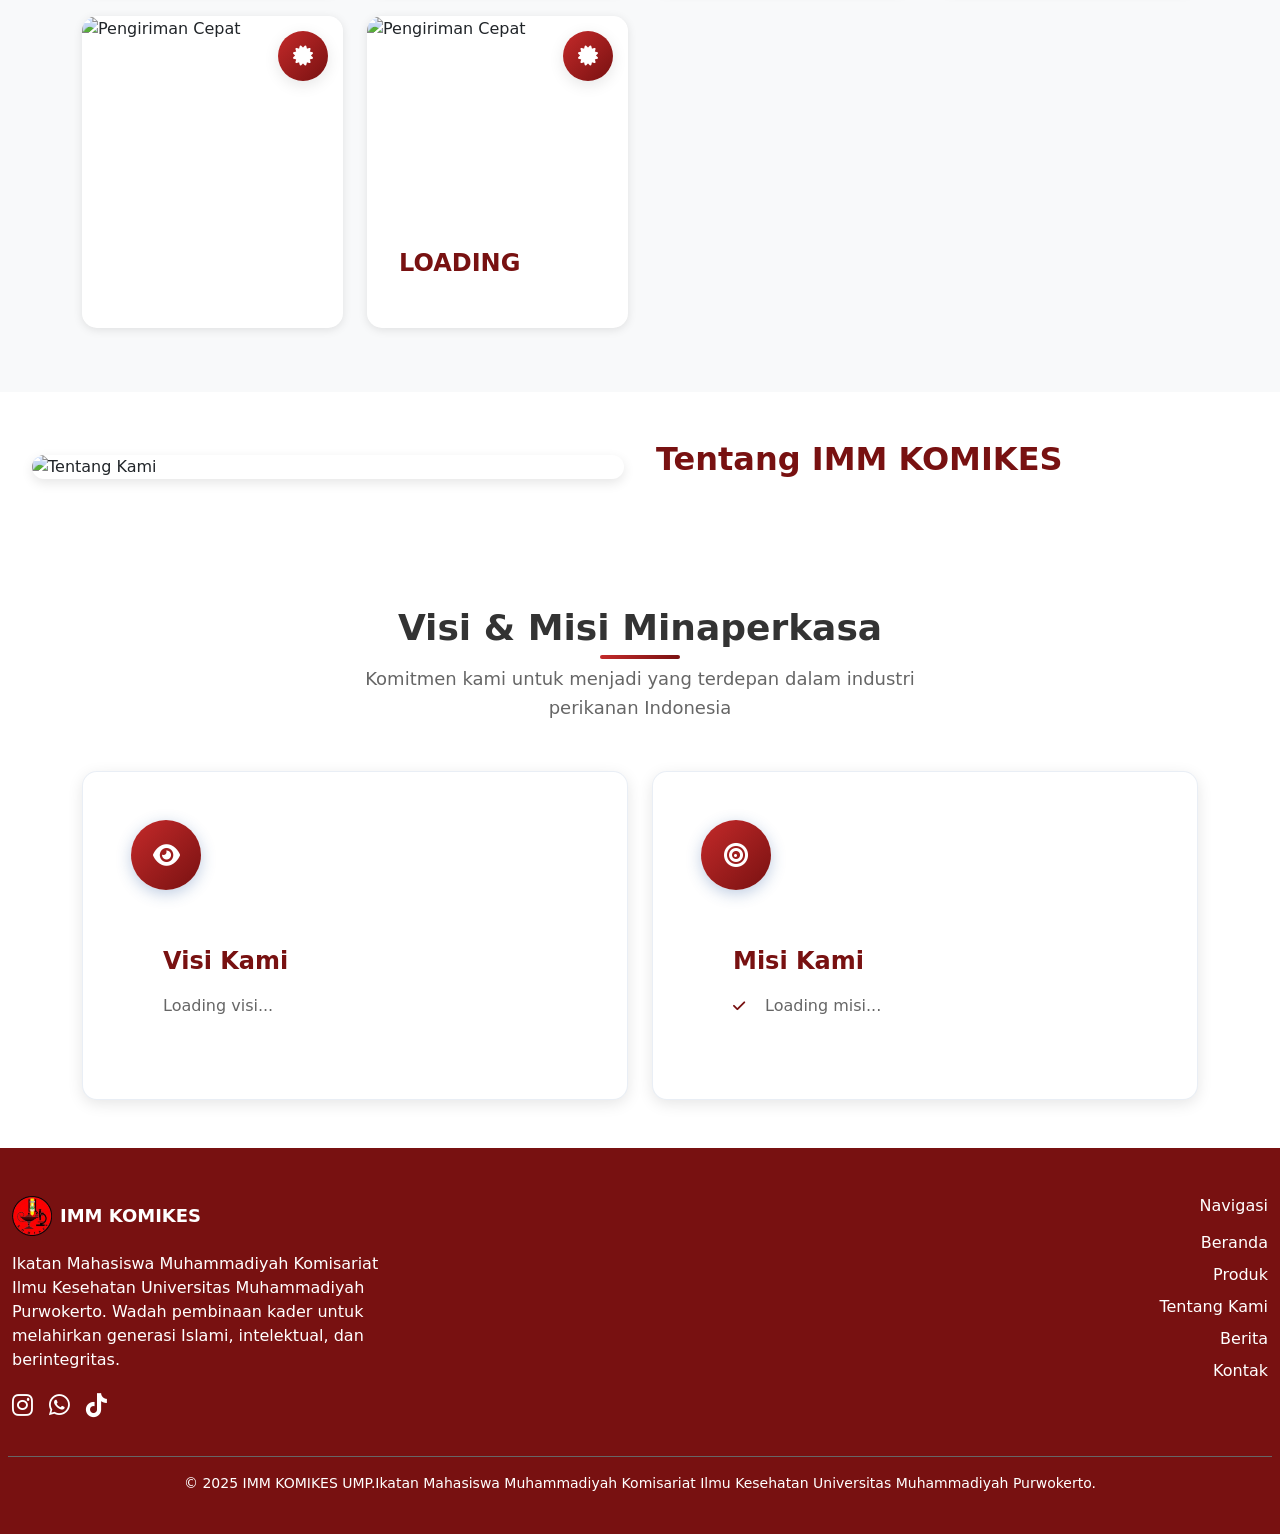
==== commit 9c9369b5: "Update index.html" ====
--- a/index.html
+++ b/index.html
@@ -244,7 +244,7 @@
             <div class="keunggulan-card">
               <div class="card-image">
                 <img
-                  src="./src/images/keunggulan-1.png"
+                  src=""
                   alt="Kualitas Terjamin"
                 />
                 <div class="card-overlay">
@@ -252,11 +252,9 @@
                 </div>
               </div>
               <div class="card-content">
-                <h3 class="card-title">Kualitas Terjamin</h3>
-                <p class="card-text">
-                  Ikan segar pilihan terbaik yang telah melalui proses seleksi
-                  ketat untuk memastikan kualitas dan kesegaran yang optimal
-                  bagi keluarga Anda.
+                <h3 class="card-title">LOADING</h3>
+                <p class="card-text">
+                   LOADING
                 </p>
               </div>
             </div>
@@ -266,7 +264,7 @@
             <div class="keunggulan-card">
               <div class="card-image">
                 <img
-                  src="./src/images/keunggulan-1.png"
+                  src=""
                   alt="Kualitas Terjamin"
                 />
                 <div class="card-overlay">
@@ -274,11 +272,9 @@
                 </div>
               </div>
               <div class="card-content">
-                <h3 class="card-title">Kualitas Terjamin</h3>
-                <p class="card-text">
-                  Ikan segar pilihan terbaik yang telah melalui proses seleksi
-                  ketat untuk memastikan kualitas dan kesegaran yang optimal
-                  bagi keluarga Anda.
+                <h3 class="card-title">LOADING</h3>
+                <p class="card-text">
+                  LOADING
                 </p>
               </div>
             </div>
@@ -288,7 +284,7 @@
             <div class="keunggulan-card">
               <div class="card-image">
                 <img
-                  src="./src/images/keunggulan-1.png"
+                  src=""
                   alt="Kualitas Terjamin"
                 />
                 <div class="card-overlay">
@@ -296,11 +292,9 @@
                 </div>
               </div>
               <div class="card-content">
-                <h3 class="card-title">Kualitas Terjamin</h3>
-                <p class="card-text">
-                  Ikan segar pilihan terbaik yang telah melalui proses seleksi
-                  ketat untuk memastikan kualitas dan kesegaran yang optimal
-                  bagi keluarga Anda.
+                <h3 class="card-title">LOADING</h3>
+                <p class="card-text">
+                  LOADING
                 </p>
               </div>
             </div>
@@ -311,7 +305,7 @@
             <div class="keunggulan-card">
               <div class="card-image">
                 <img
-                  src="./src/images/keunggulan-1.png"
+                  src=""
                   alt="Kualitas Terjamin"
                 />
                 <div class="card-overlay">
@@ -319,11 +313,9 @@
                 </div>
               </div>
               <div class="card-content">
-                <h3 class="card-title">Kualitas Terjamin</h3>
-                <p class="card-text">
-                  Ikan segar pilihan terbaik yang telah melalui proses seleksi
-                  ketat untuk memastikan kualitas dan kesegaran yang optimal
-                  bagi keluarga Anda.
+                <h3 class="card-title">LOADING</h3>
+                <p class="card-text">
+                  LOADING
                 </p>
               </div>
             </div>
@@ -334,7 +326,7 @@
             <div class="keunggulan-card">
               <div class="card-image">
                 <img
-                  src="./src/images/keunggulan-3.png"
+                  src=""
                   alt="Pengiriman Cepat"
                 />
                 <div class="card-overlay">
@@ -342,10 +334,9 @@
                 </div>
               </div>
               <div class="card-content">
-                <h3 class="card-title">Pengiriman Cepat</h3>
-                <p class="card-text">
-                  Sistem pengiriman yang efisien dan cepat dengan kemasan khusus
-                  untuk menjaga kesegaran ikan hingga sampai di tangan konsumen.
+                <h3 class="card-title"></h3>
+                <p class="card-text">
+                  
                 </p>
               </div>
             </div>
@@ -355,7 +346,7 @@
             <div class="keunggulan-card">
               <div class="card-image">
                 <img
-                  src="./src/images/keunggulan-3.png"
+                  src=""
                   alt="Pengiriman Cepat"
                 />
                 <div class="card-overlay">
@@ -363,10 +354,9 @@
                 </div>
               </div>
               <div class="card-content">
-                <h3 class="card-title">Pengiriman Cepat</h3>
-                <p class="card-text">
-                  Sistem pengiriman yang efisien dan cepat dengan kemasan khusus
-                  untuk menjaga kesegaran ikan hingga sampai di tangan konsumen.
+                <h3 class="card-title">LOADING</h3>
+                <p class="card-text">
+                  
                 </p>
               </div>
             </div>
@@ -479,7 +469,7 @@
   <!-- TENTANG KAMI -->
    <script type="module" src="./src/scripts/tentangKamiLoader.js" defer></script>
 <!-- bidang bidang  -->
- <script type="module" src="./src/scripts/KeunggulanLoader.js" defer></script>
+ <script type="module" src="../src/scripts/keunggulanLoader.js" defer></script>
 
      <!-- Visi Misi Loader -->
     <script type="module" src="./src/scripts/visiMisiLoader.js"></script>
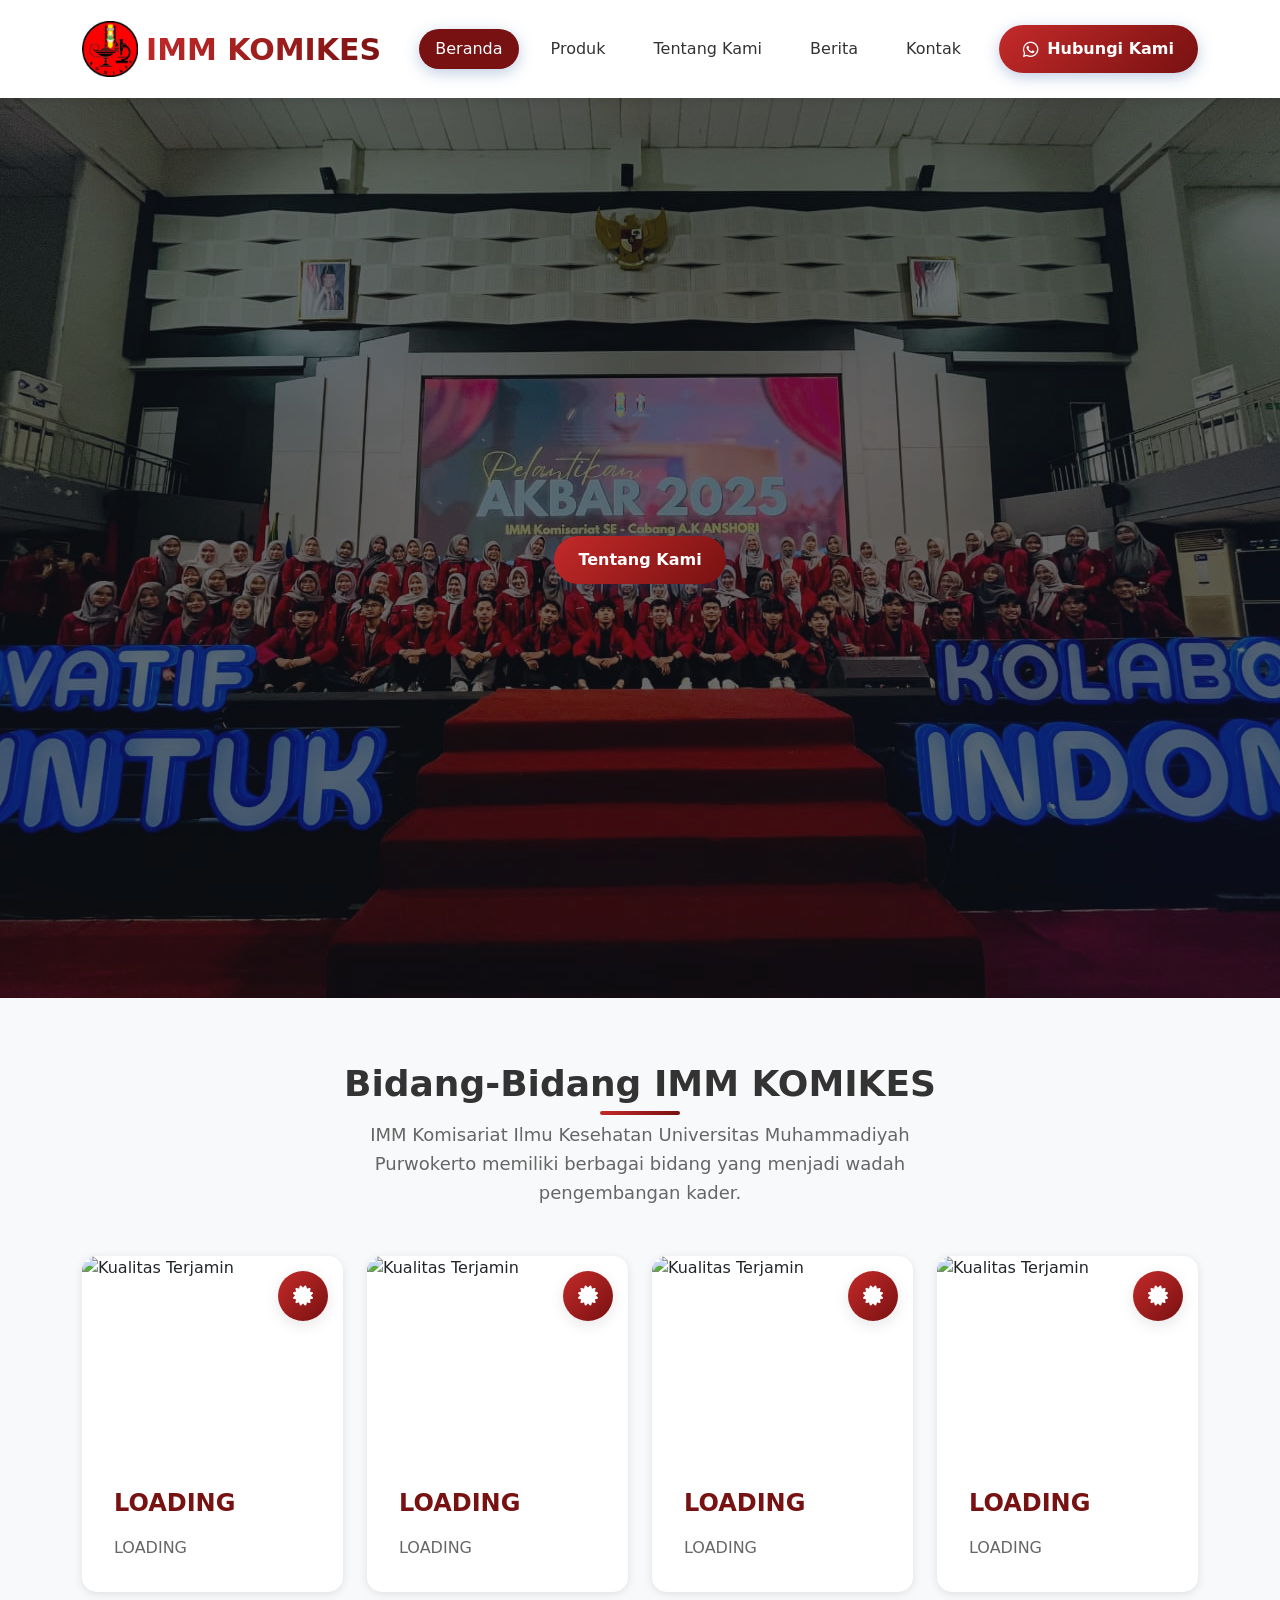
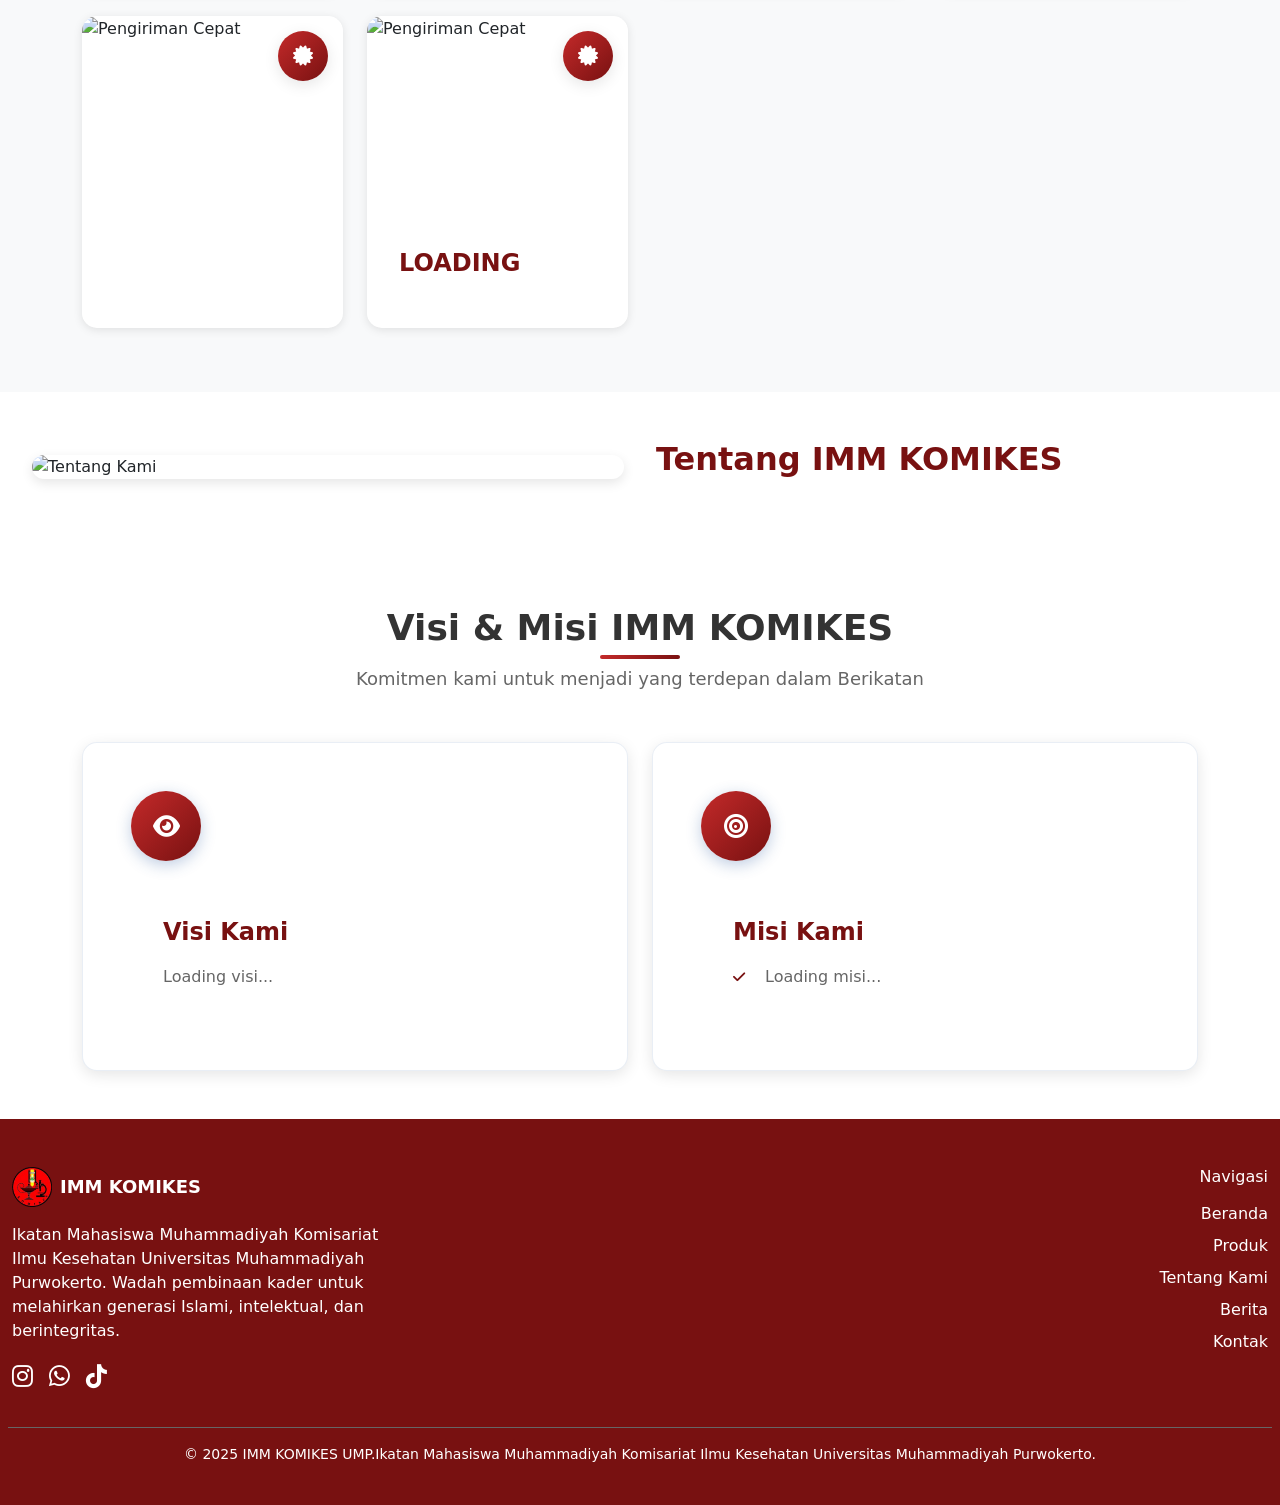
==== commit fbed22d6: "Update index.html" ====
--- a/index.html
+++ b/index.html
@@ -383,10 +383,9 @@
       <div class="container">
         <!-- Section Header -->
         <div class="section-header text-center mb-5">
-          <h2 class="section-title">Visi & Misi Minaperkasa</h2>
+          <h2 class="section-title">Visi & Misi IMM KOMIKES</h2>
           <p class="section-subtitle">
-            Komitmen kami untuk menjadi yang terdepan dalam industri perikanan
-            Indonesia
+            Komitmen kami untuk menjadi yang terdepan dalam Berikatan
           </p>
         </div>
 
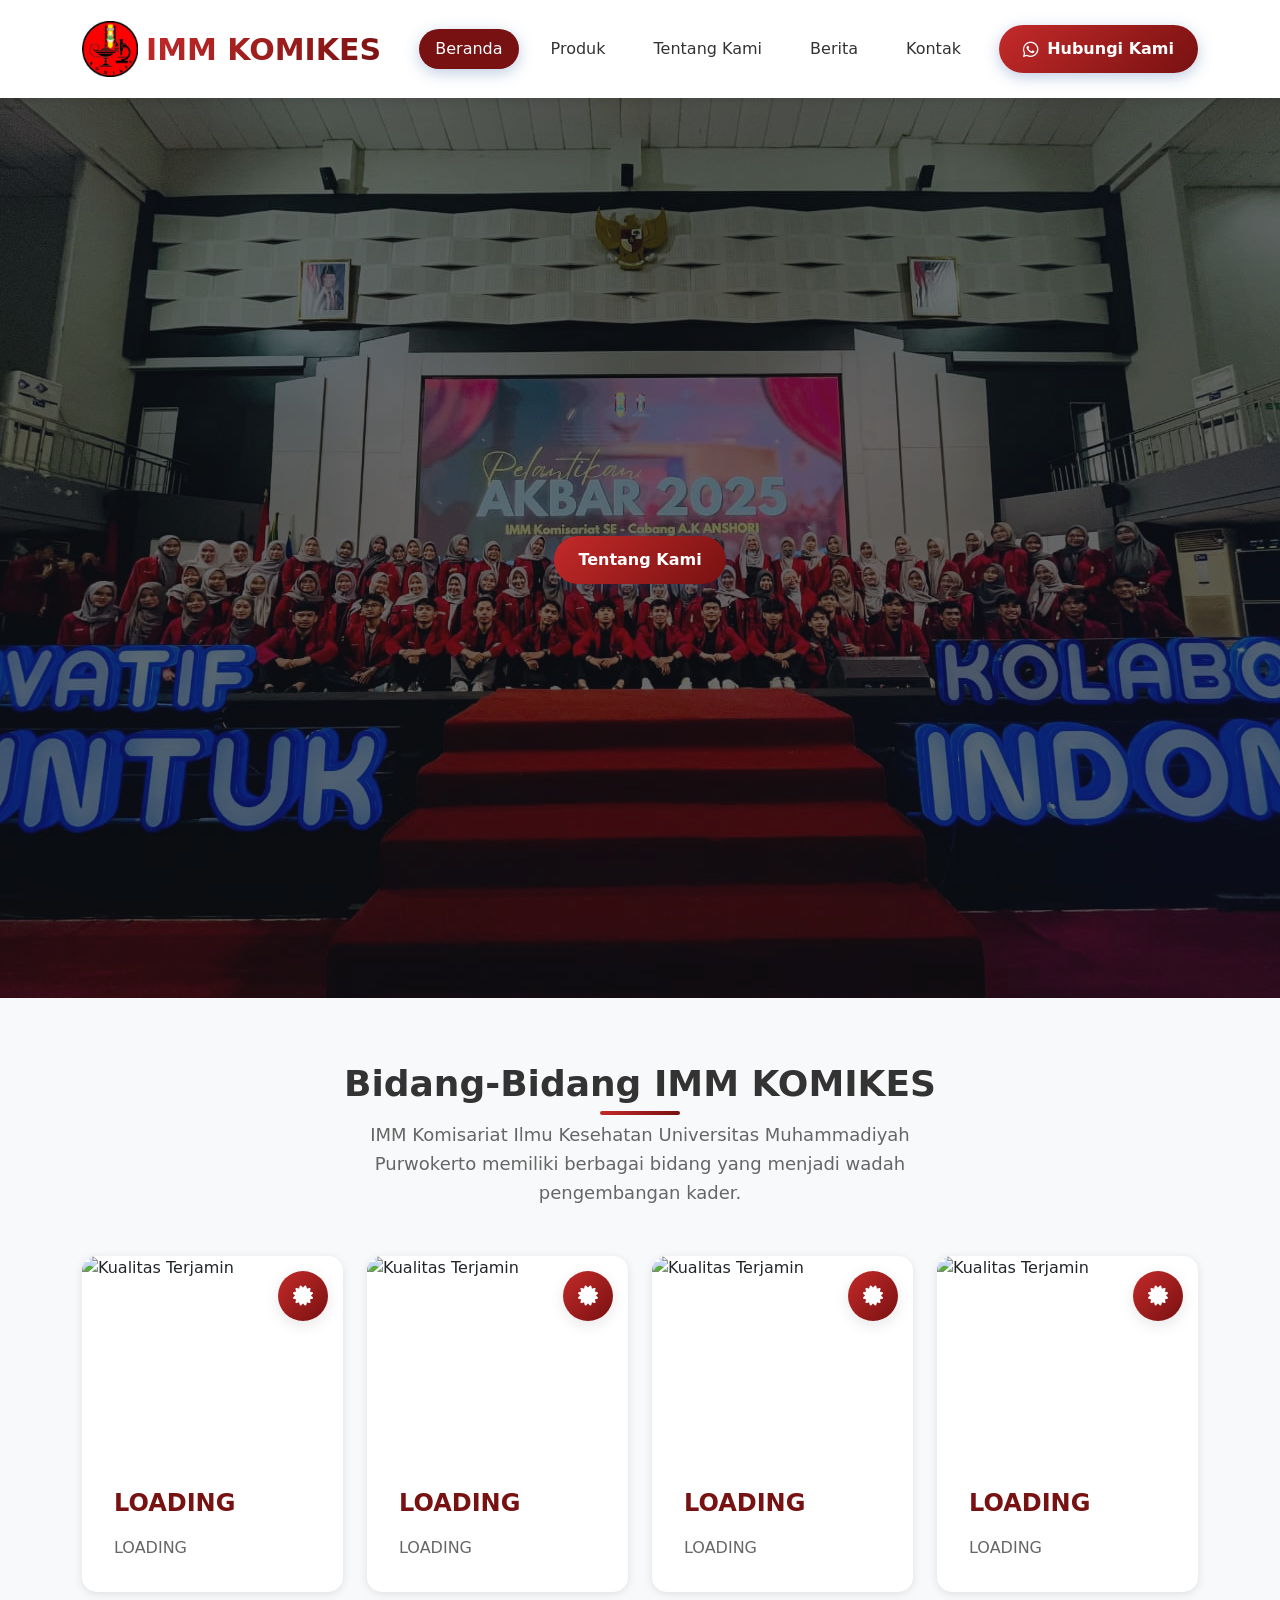
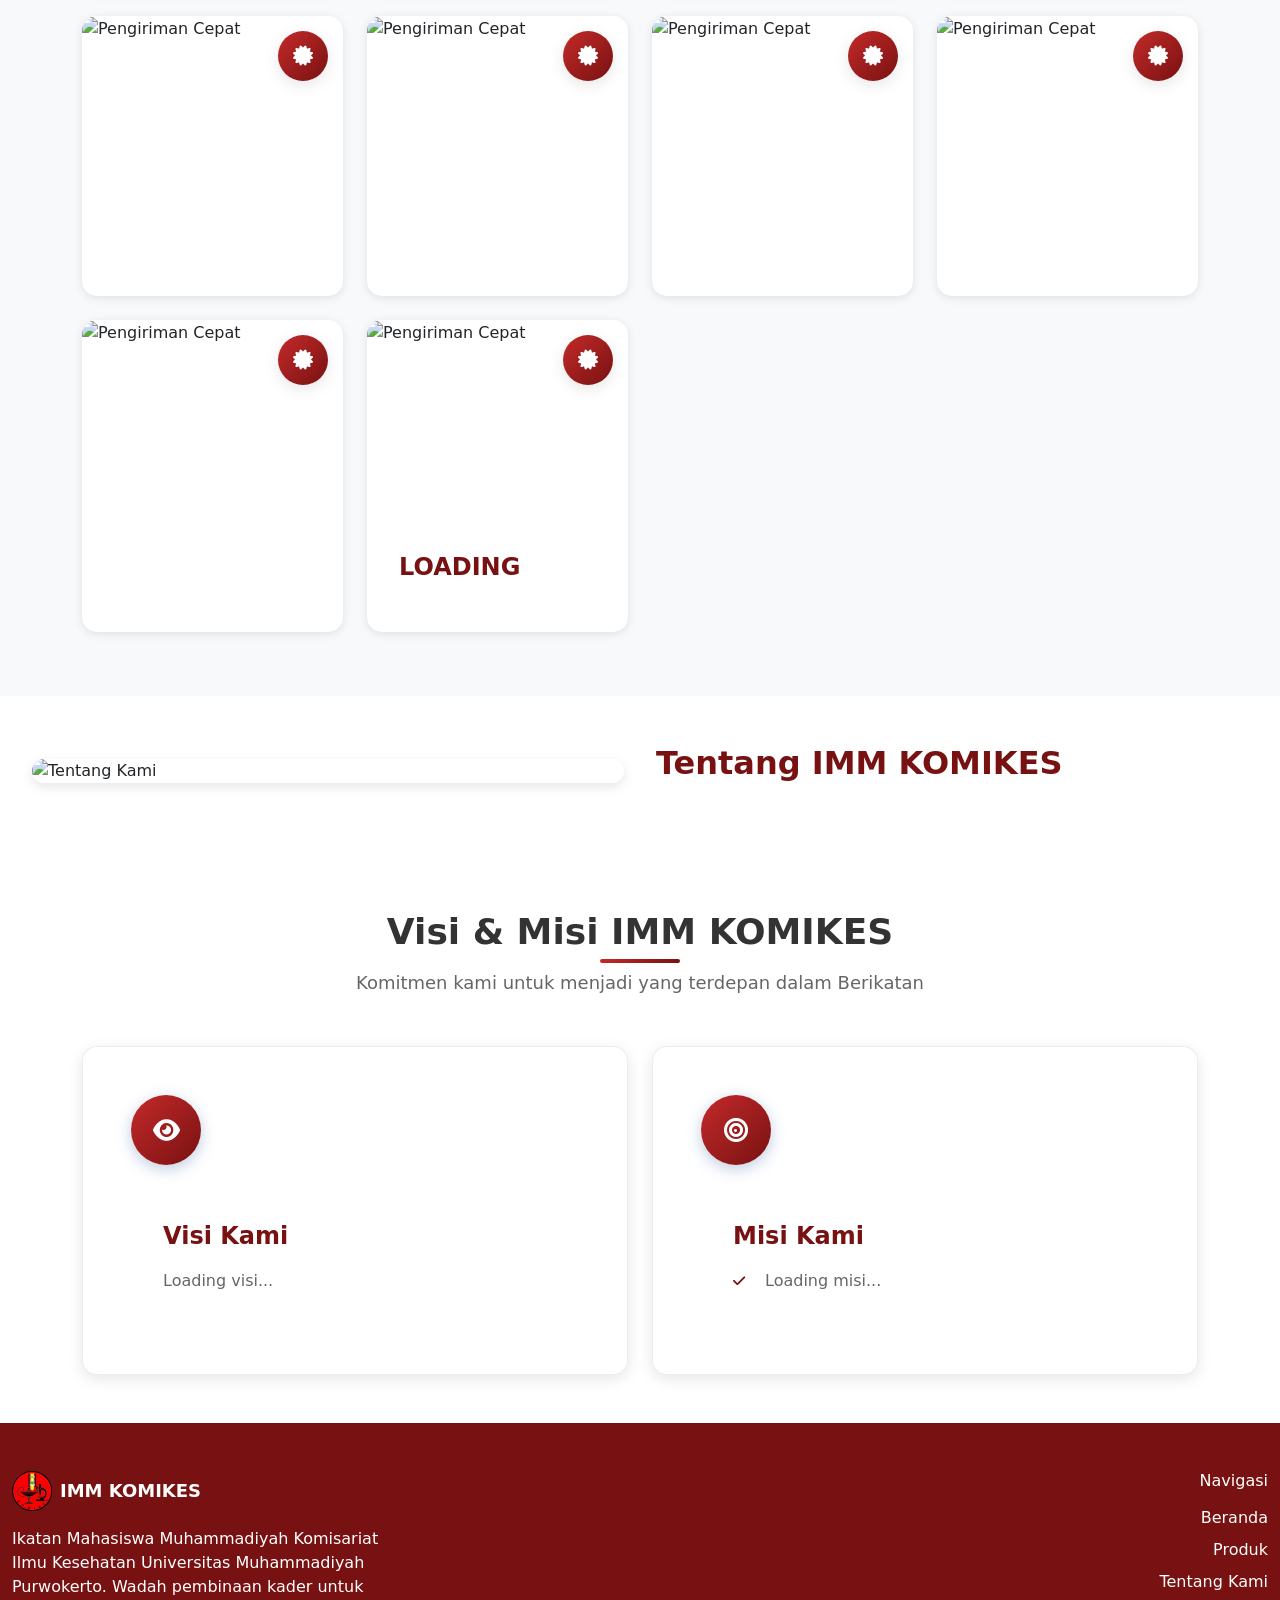
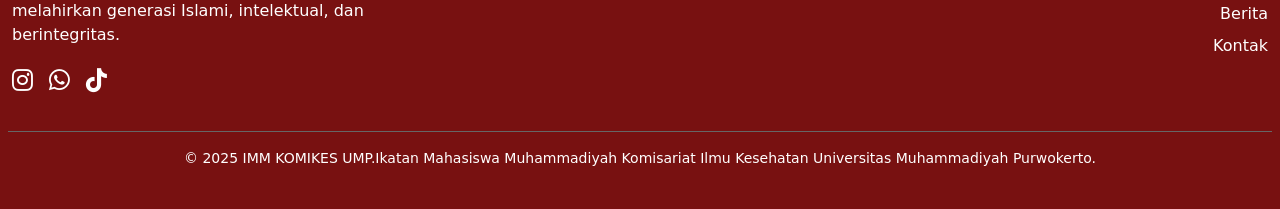
==== commit deb58600: "Update index.html" ====
--- a/index.html
+++ b/index.html
@@ -341,6 +341,88 @@
               </div>
             </div>
           </div>
+
+          <!-- Card 3: Pengiriman Cepat -->
+          <div class="col-lg-3 col-md-6 col-sm-12">
+            <div class="keunggulan-card">
+              <div class="card-image">
+                <img
+                  src=""
+                  alt="Pengiriman Cepat"
+                />
+                <div class="card-overlay">
+                   <i class="fas fa-certificate"></i>
+                </div>
+              </div>
+              <div class="card-content">
+                <h3 class="card-title"></h3>
+                <p class="card-text">
+                  
+                </p>
+              </div>
+            </div>
+          </div>
+
+          <!-- Card 3: Pengiriman Cepat -->
+          <div class="col-lg-3 col-md-6 col-sm-12">
+            <div class="keunggulan-card">
+              <div class="card-image">
+                <img
+                  src=""
+                  alt="Pengiriman Cepat"
+                />
+                <div class="card-overlay">
+                   <i class="fas fa-certificate"></i>
+                </div>
+              </div>
+              <div class="card-content">
+                <h3 class="card-title"></h3>
+                <p class="card-text">
+                  
+                </p>
+              </div>
+            </div>
+          </div>
+          <!-- Card 3: Pengiriman Cepat -->
+          <div class="col-lg-3 col-md-6 col-sm-12">
+            <div class="keunggulan-card">
+              <div class="card-image">
+                <img
+                  src=""
+                  alt="Pengiriman Cepat"
+                />
+                <div class="card-overlay">
+                   <i class="fas fa-certificate"></i>
+                </div>
+              </div>
+              <div class="card-content">
+                <h3 class="card-title"></h3>
+                <p class="card-text">
+                  
+                </p>
+              </div>
+            </div>
+          </div>
+          <!-- Card 3: Pengiriman Cepat -->
+          <div class="col-lg-3 col-md-6 col-sm-12">
+            <div class="keunggulan-card">
+              <div class="card-image">
+                <img
+                  src=""
+                  alt="Pengiriman Cepat"
+                />
+                <div class="card-overlay">
+                   <i class="fas fa-certificate"></i>
+                </div>
+              </div>
+              <div class="card-content">
+                <h3 class="card-title"></h3>
+                <p class="card-text">
+                  
+                </p>
+              </div>
+            </div>
+          </div>
            <!-- Card 3: Pengiriman Cepat -->
           <div class="col-lg-3 col-md-6 col-sm-12">
             <div class="keunggulan-card">
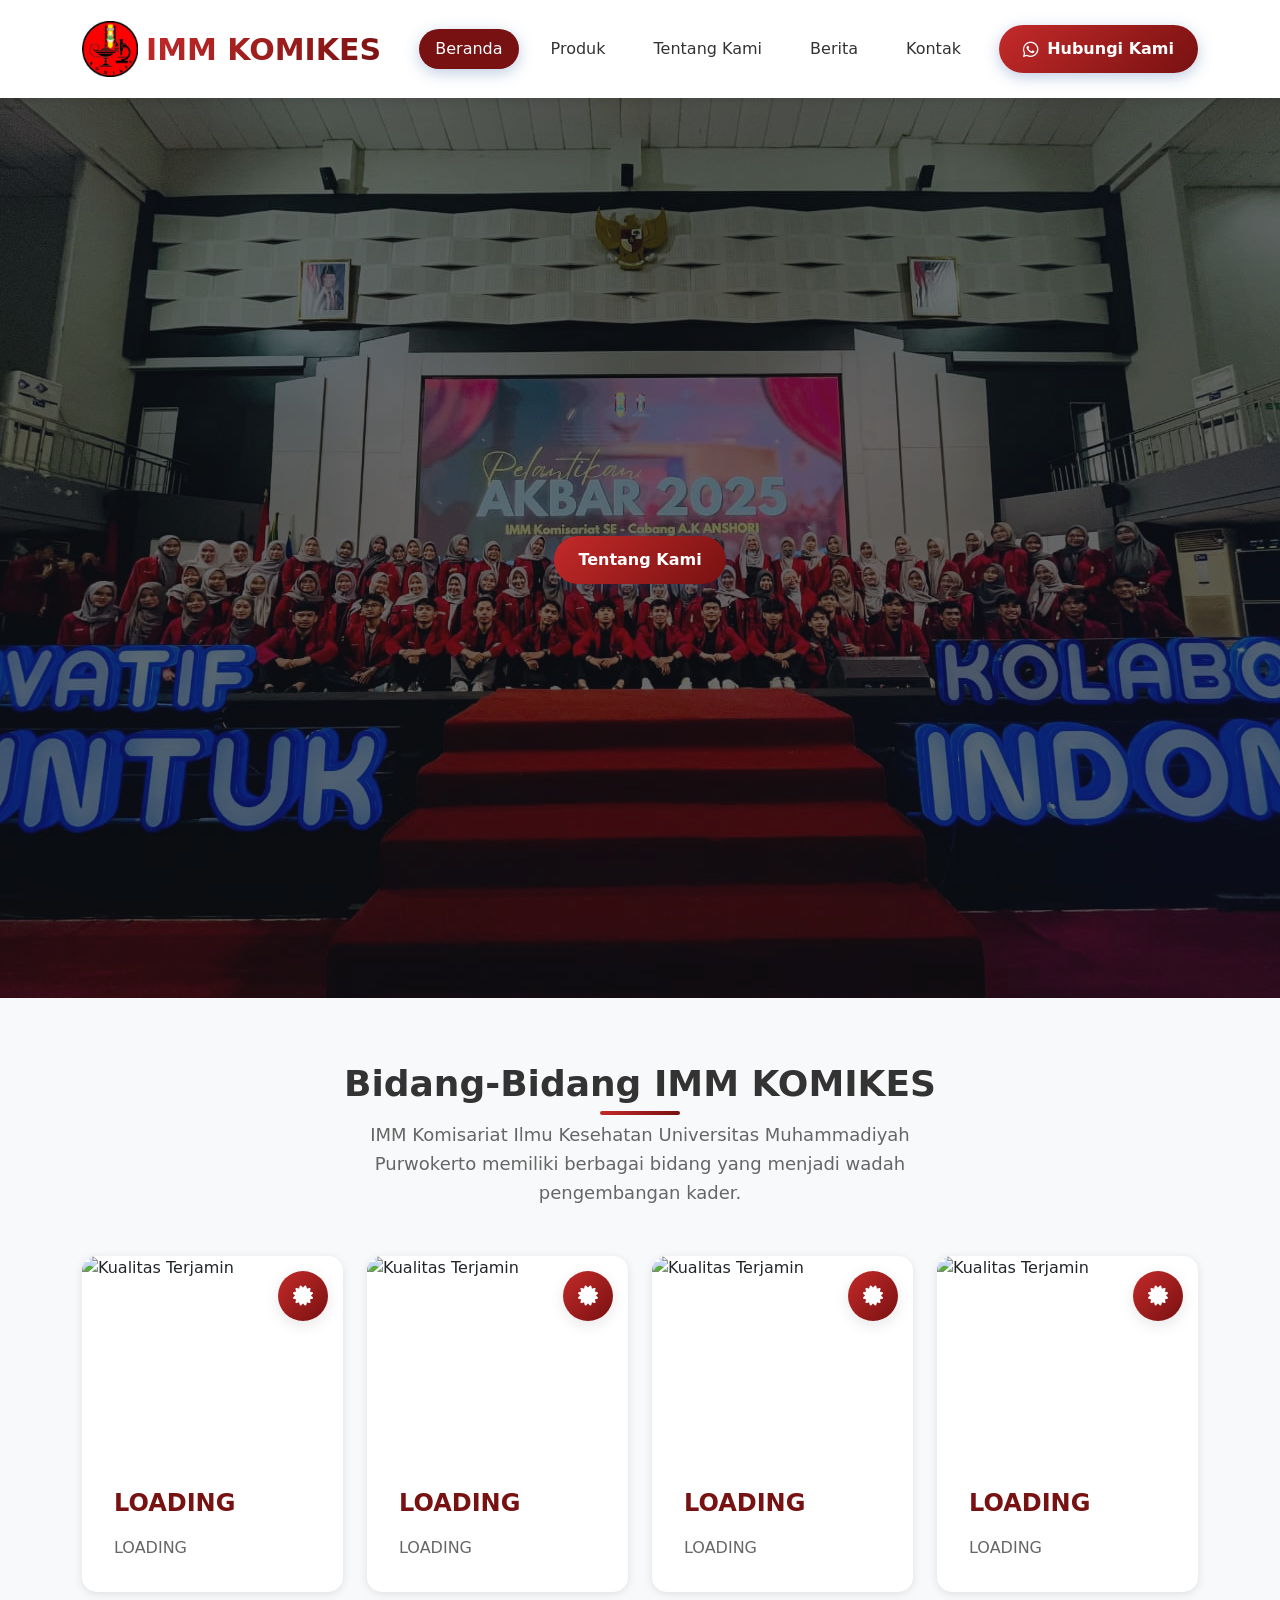
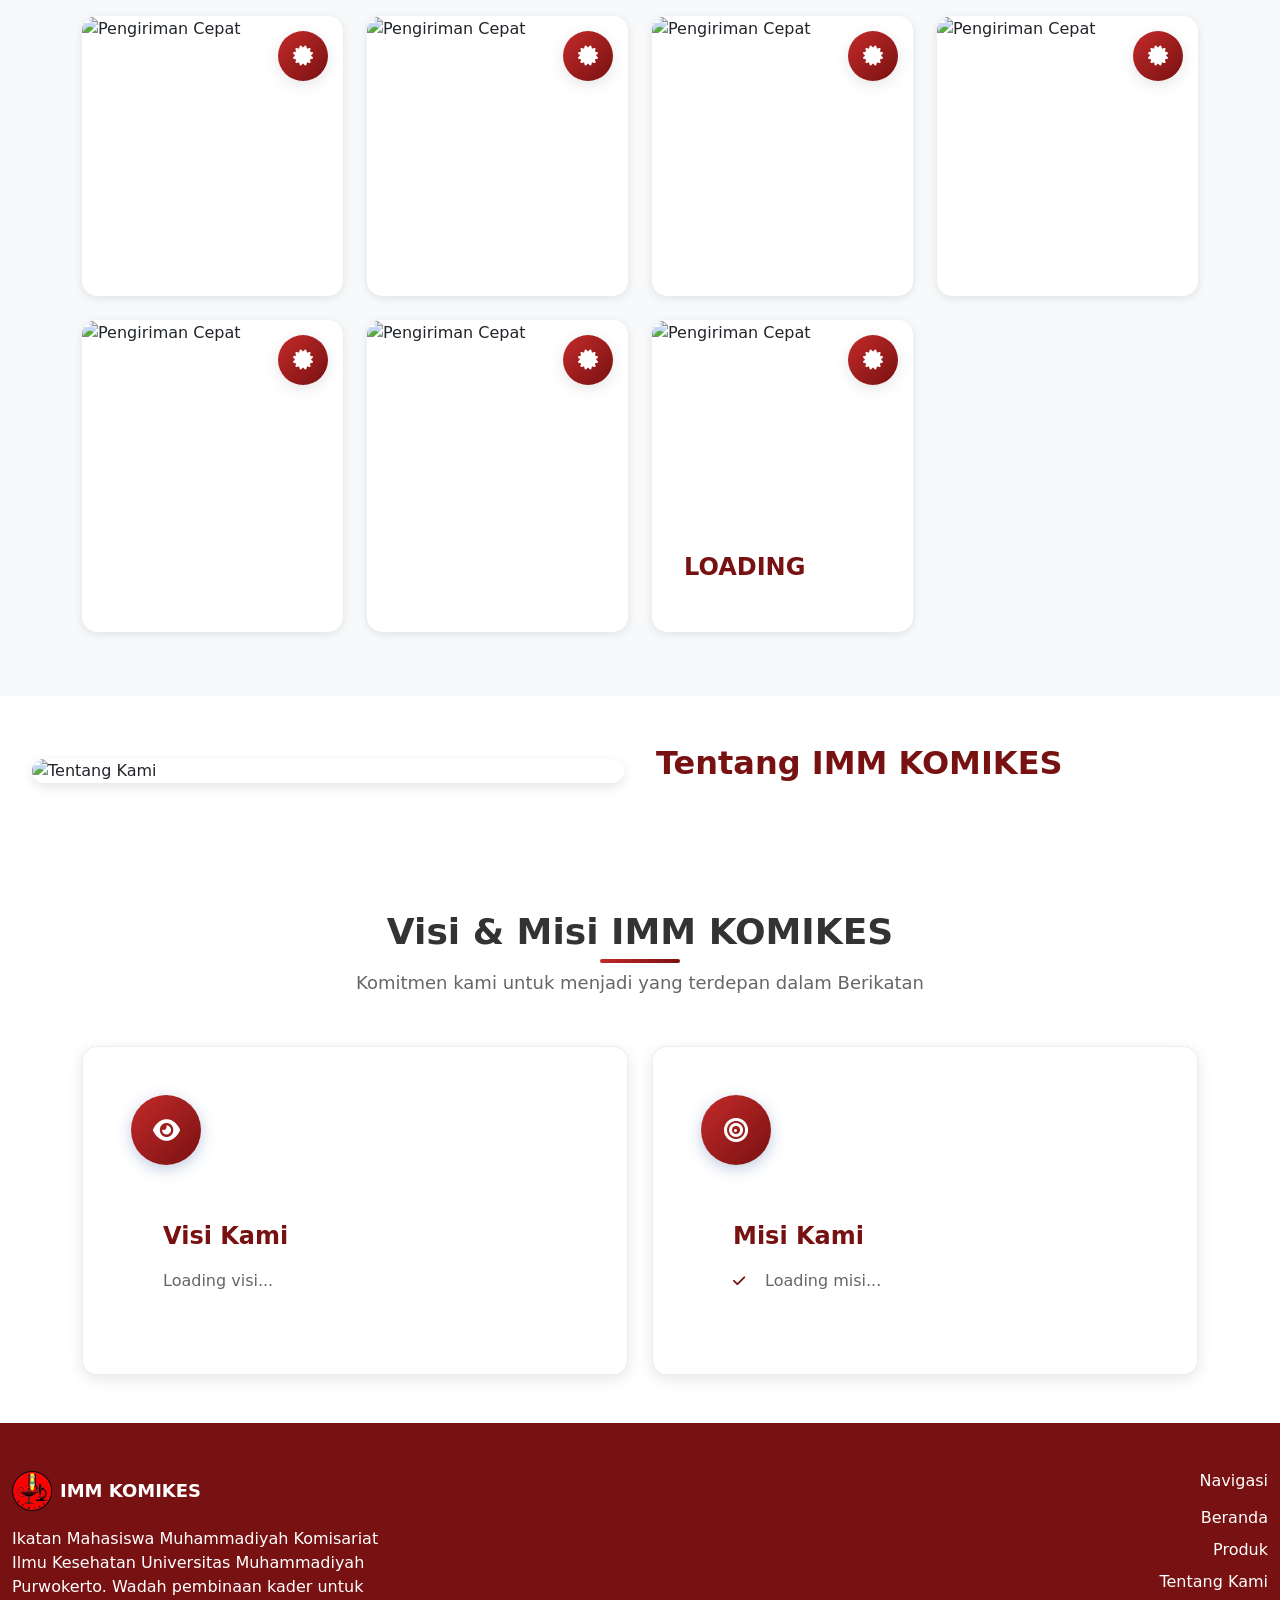
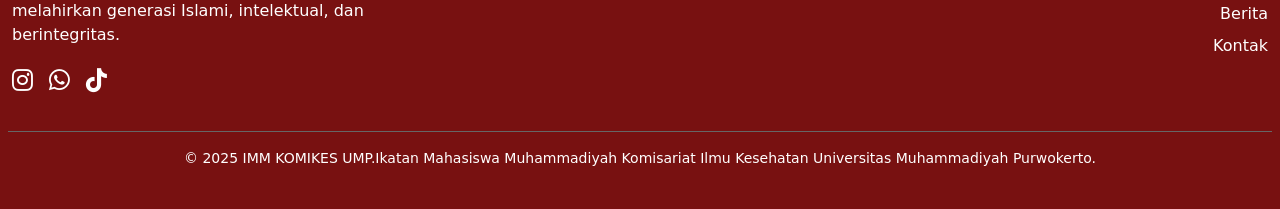
==== commit 356824d0: "Add 'bidang' card to index.html Added a new card for 'Pengiriman Cepat' with image and title." ====
--- a/index.html
+++ b/index.html
@@ -423,6 +423,26 @@
               </div>
             </div>
           </div>
+          <!-- Card 3: Pengiriman Cepat -->
+          <div class="col-lg-3 col-md-6 col-sm-12">
+            <div class="keunggulan-card">
+              <div class="card-image">
+                <img
+                  src=""
+                  alt="Pengiriman Cepat"
+                />
+                <div class="card-overlay">
+                   <i class="fas fa-certificate"></i>
+                </div>
+              </div>
+              <div class="card-content">
+                <h3 class="card-title"></h3>
+                <p class="card-text">
+                  
+                </p>
+              </div>
+            </div>
+          </div>
            <!-- Card 3: Pengiriman Cepat -->
           <div class="col-lg-3 col-md-6 col-sm-12">
             <div class="keunggulan-card">
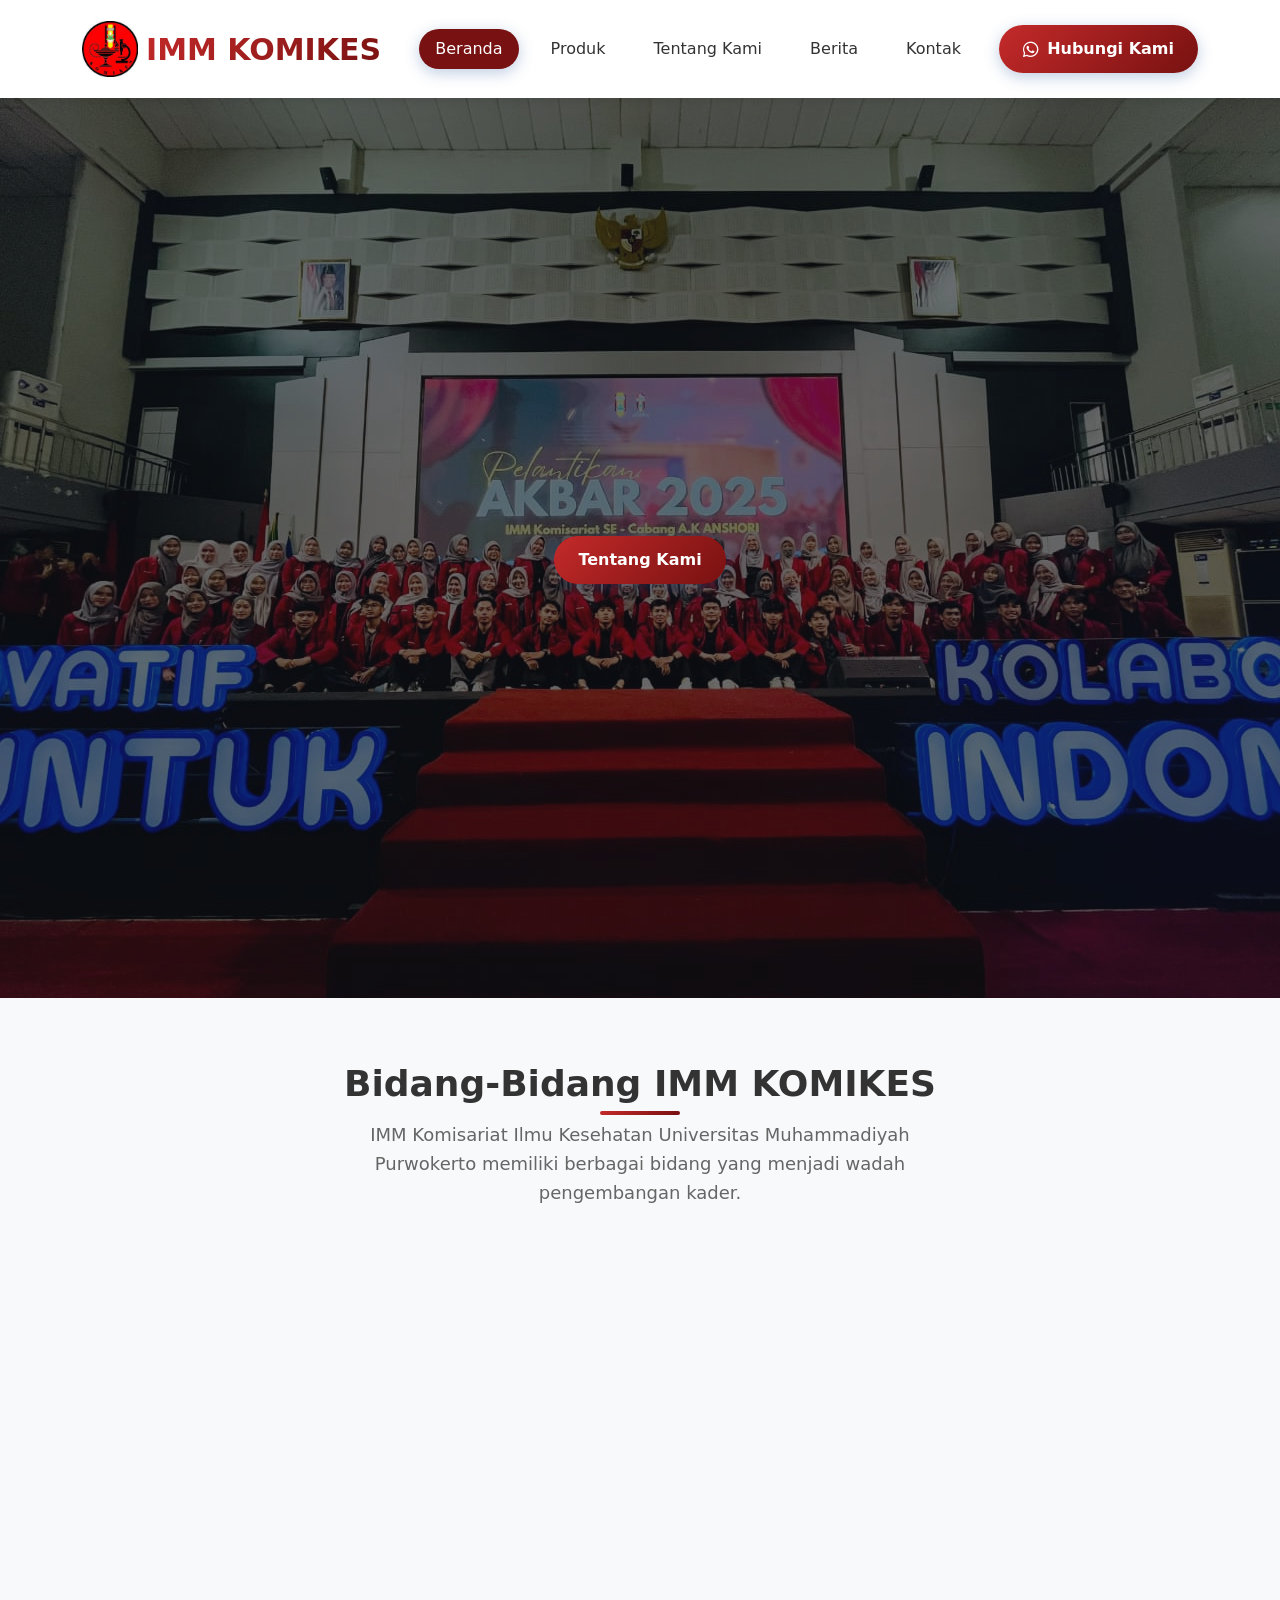
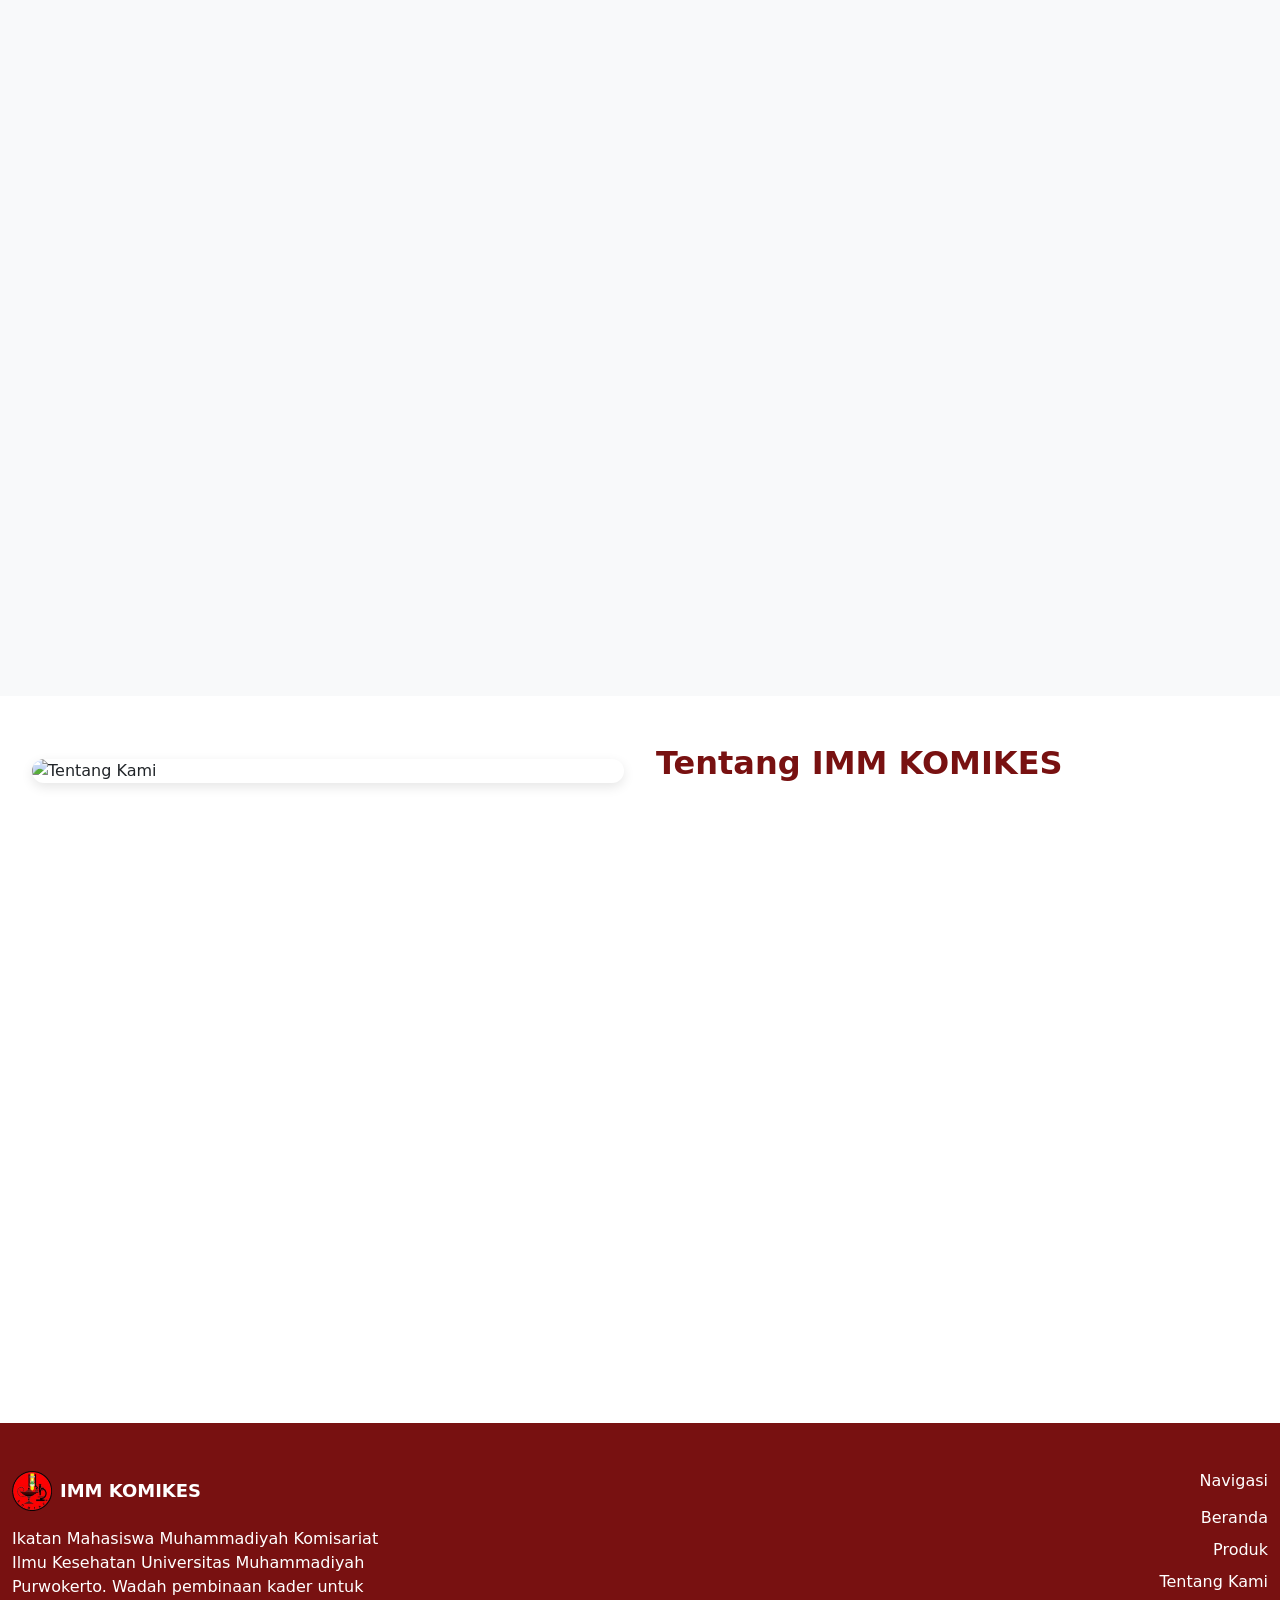
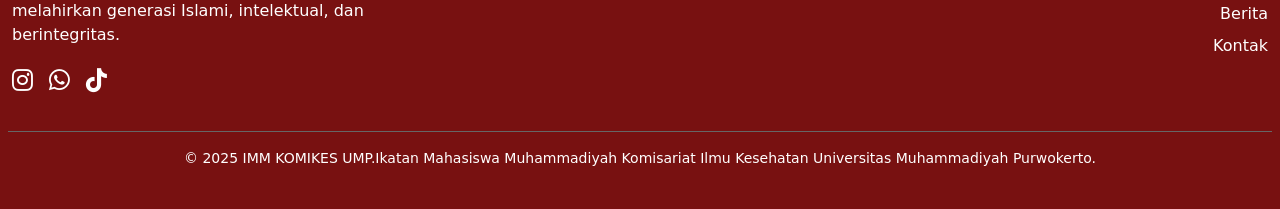
==== commit fd532dc1: "Add new card for 'bidang akhir' section" ====
--- a/index.html
+++ b/index.html
@@ -362,7 +362,27 @@
               </div>
             </div>
           </div>
-
+           <!-- Card 3: Pengiriman Cepat -->
+          <div class="col-lg-3 col-md-6 col-sm-12">
+            <div class="keunggulan-card">
+              <div class="card-image">
+                <img
+                  src=""
+                  alt="Pengiriman Cepat"
+                />
+                <div class="card-overlay">
+                   <i class="fas fa-certificate"></i>
+                </div>
+              </div>
+              <div class="card-content">
+                <h3 class="card-title"></h3>
+                <p class="card-text">
+                  
+                </p>
+              </div>
+            </div>
+          </div>
+        
           <!-- Card 3: Pengiriman Cepat -->
           <div class="col-lg-3 col-md-6 col-sm-12">
             <div class="keunggulan-card">
